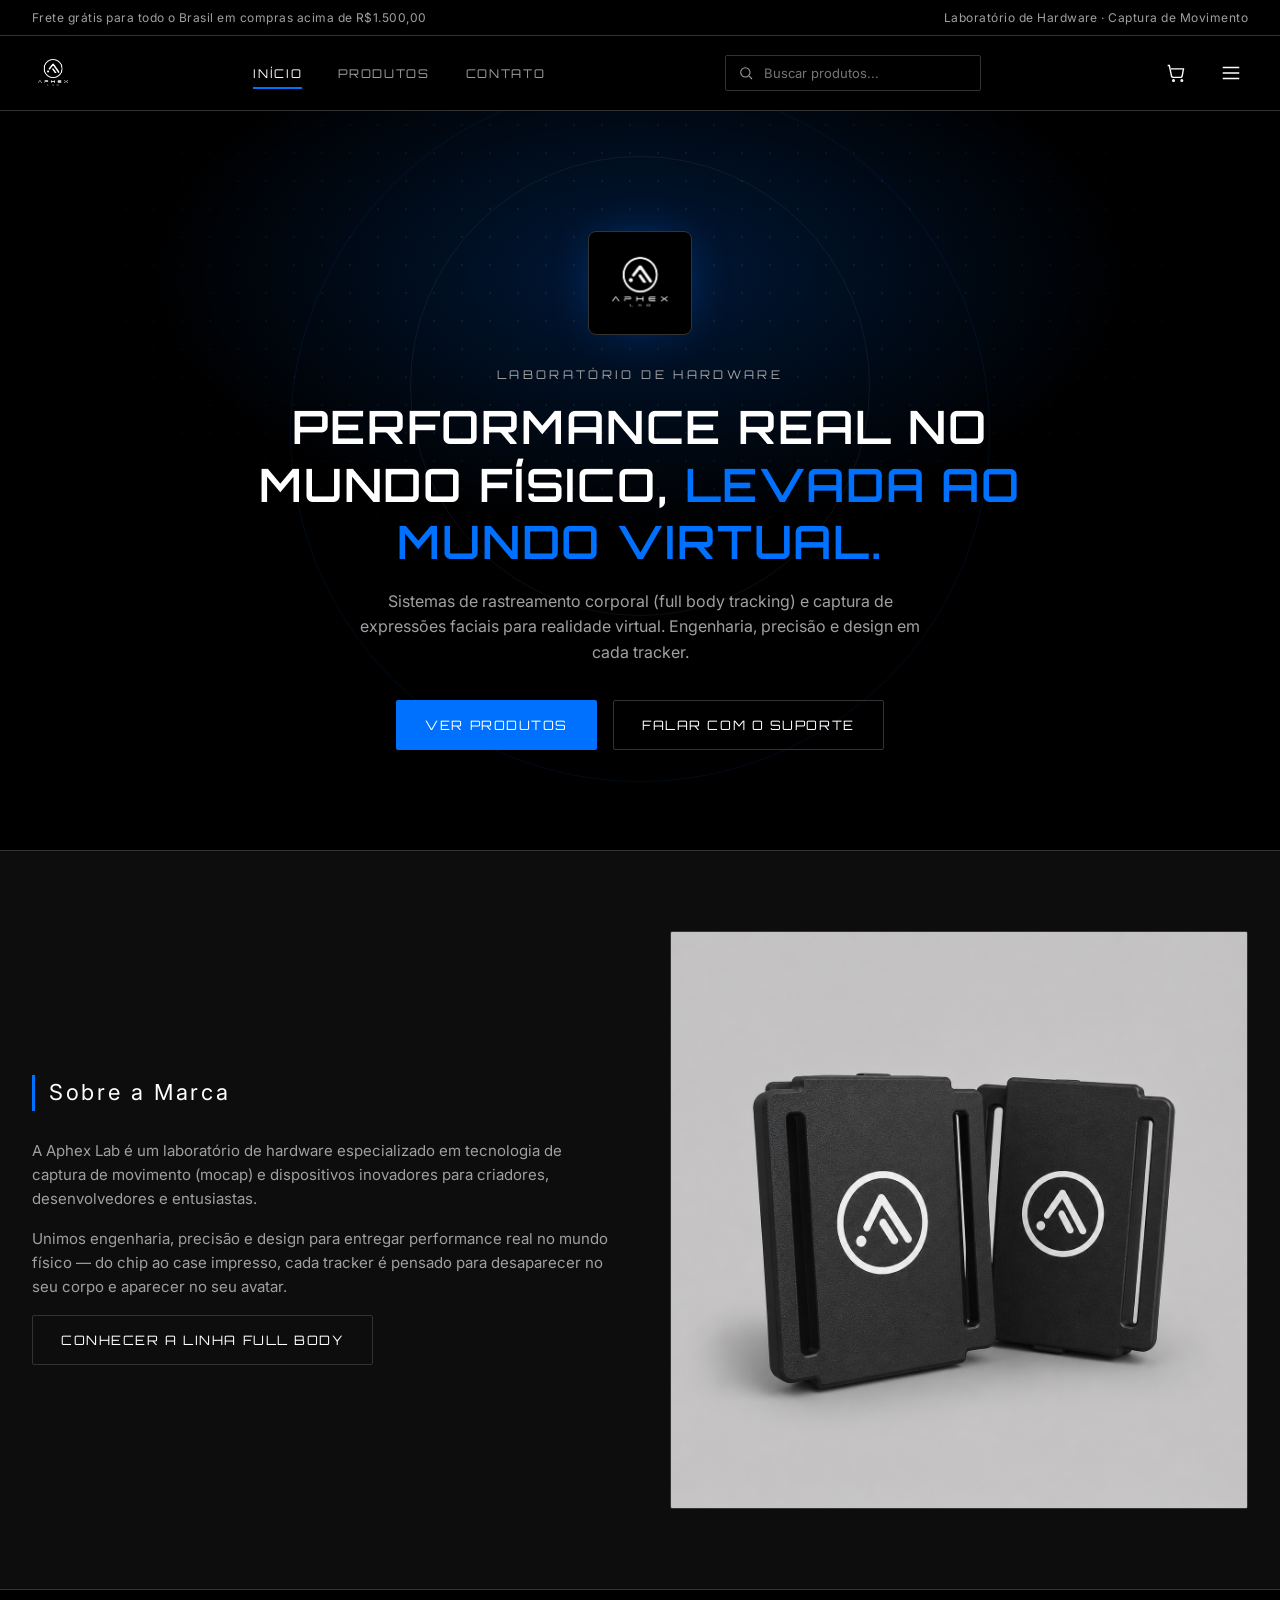
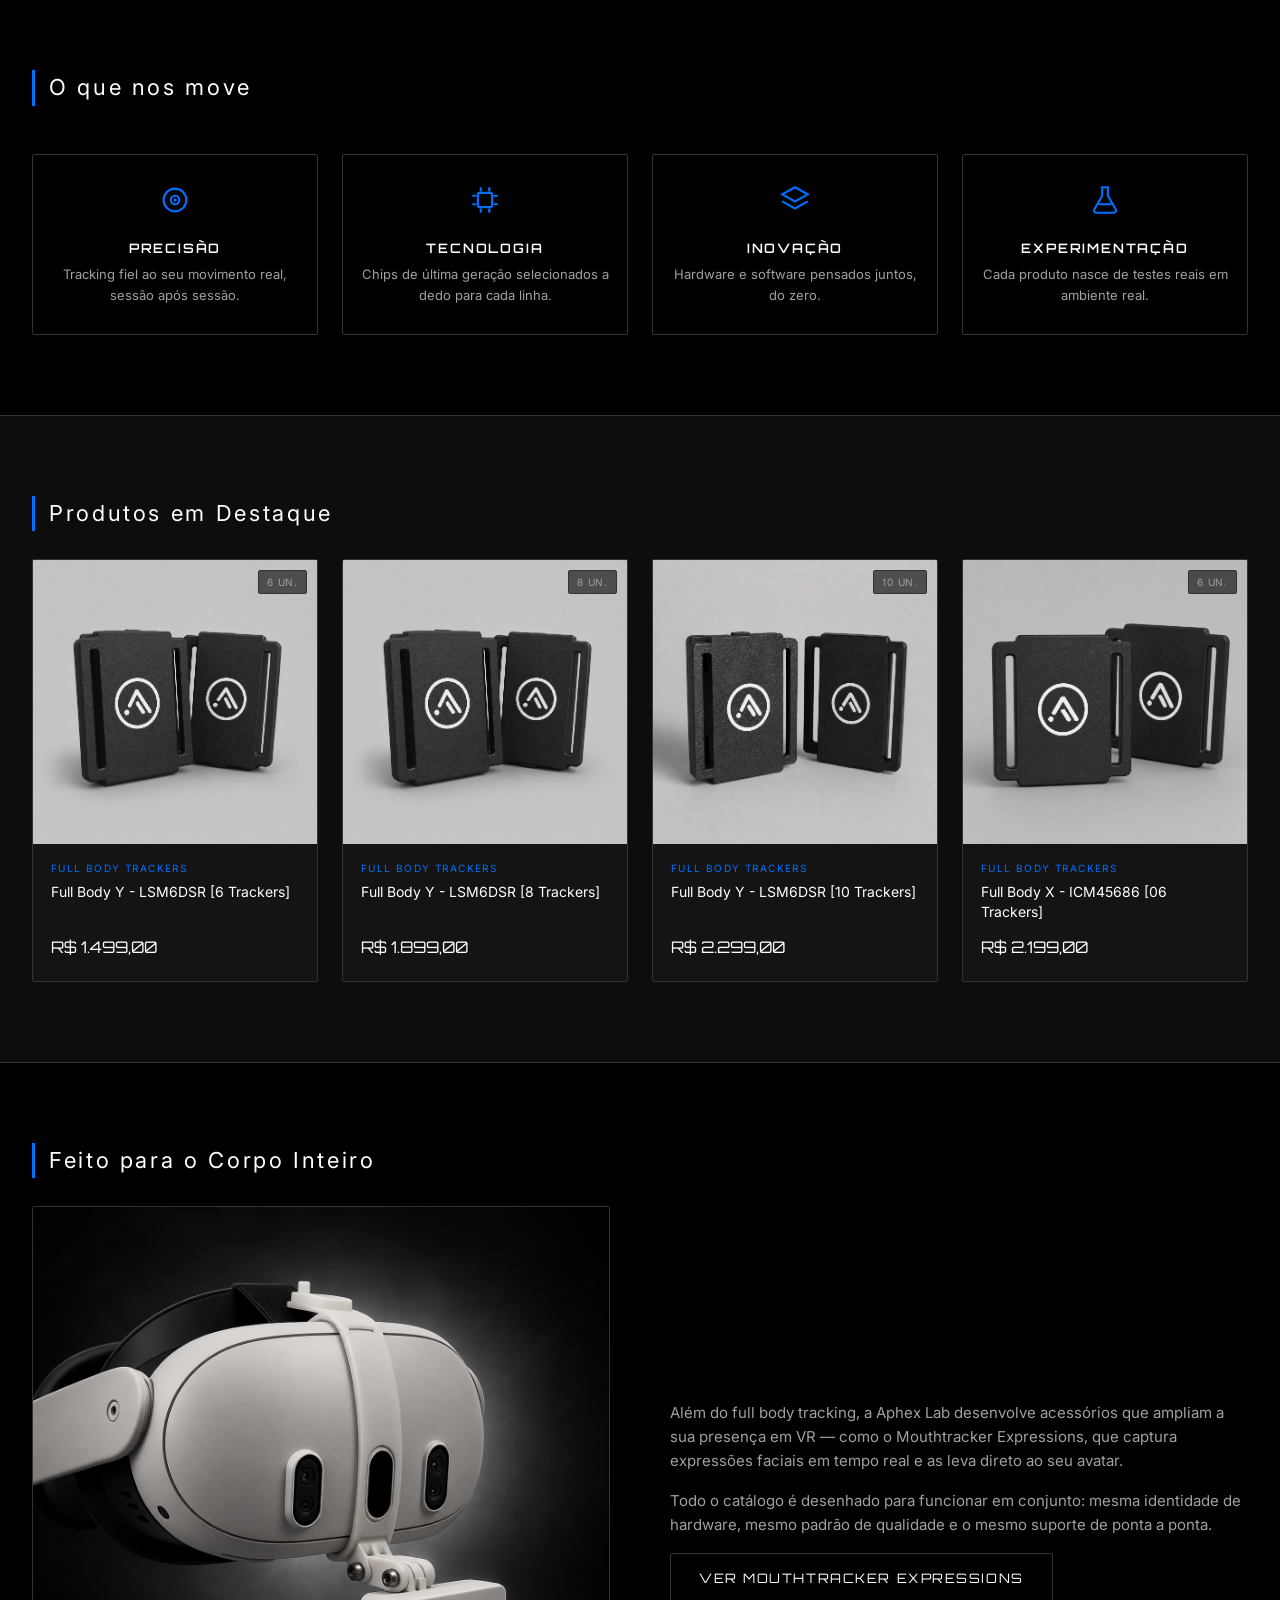
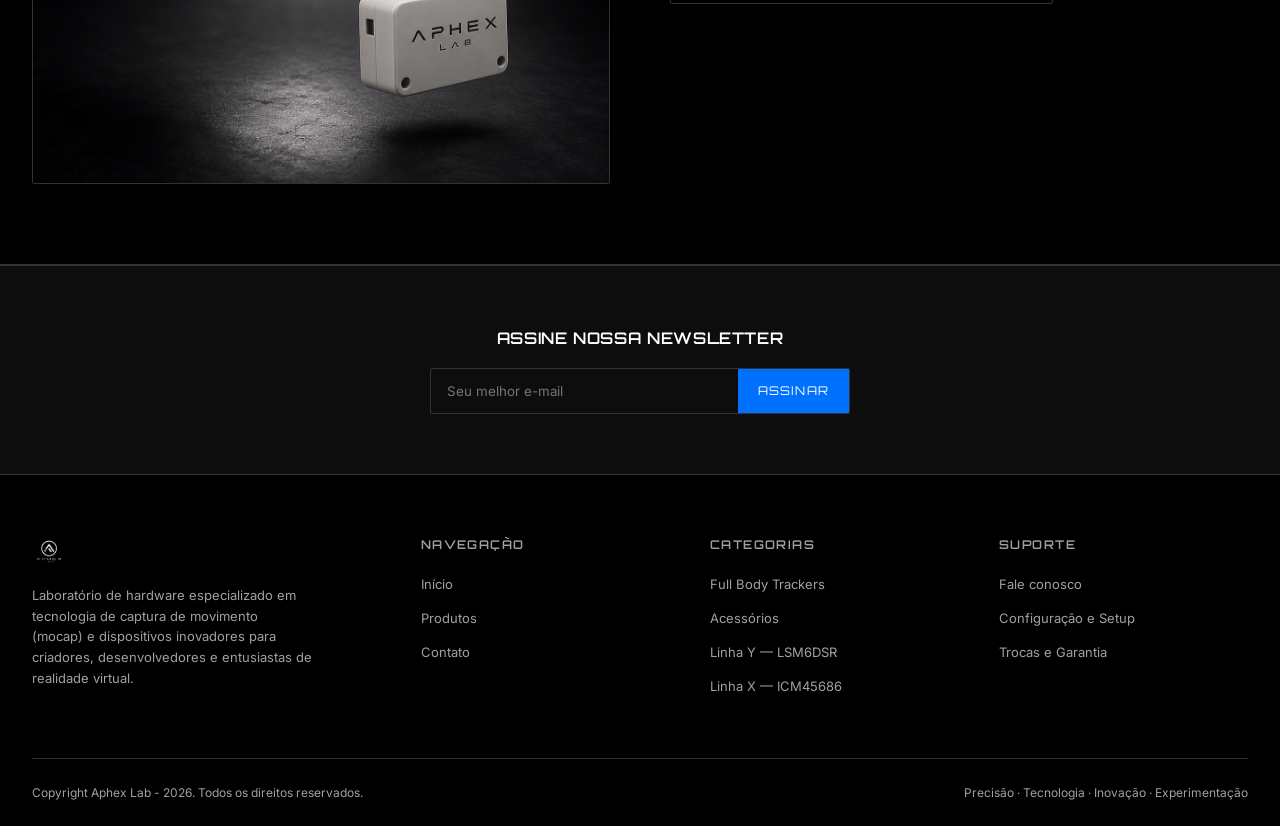
==== index.html @ 9839299f "first commit" ====
<!doctype html>
<html lang="pt-BR">
<head>
<meta charset="UTF-8">
<meta name="viewport" content="width=device-width, initial-scale=1.0">
<title>Aphex Lab — Laboratório de Hardware</title>
<meta name="description" content="Aphex Lab é um laboratório de hardware especializado em tecnologia de captura de movimento (mocap) e dispositivos inovadores para realidade virtual.">
<link rel="icon" href="assets/img/brand/logo-dark-bg.png">
<link rel="preconnect" href="https://fonts.googleapis.com">
<link href="https://fonts.googleapis.com/css2?family=Orbitron:wght@500;600;700;800&family=Inter:wght@400;500;600&display=swap" rel="stylesheet">
<link rel="stylesheet" href="assets/css/style.css">
<noscript><style>.reveal{opacity:1!important;transform:none!important;}</style></noscript>
</head>
<body>

<div id="site-header"></div>

<section class="hero">
  <div class="hero-decor" aria-hidden="true"></div>
  <span class="hero-ring ring-2" aria-hidden="true"></span>
  <span class="hero-ring ring-1" aria-hidden="true"></span>
  <div class="container hero-content">
    <div class="hero-badge reveal">
      <img src="assets/img/brand/logo-dark-bg.png" alt="Aphex Lab">
    </div>
    <div class="eyebrow reveal" style="--d:1">Laboratório de Hardware</div>
    <h1 class="reveal" style="--d:2">Performance real no mundo físico, <span class="accent">levada ao mundo virtual.</span></h1>
    <p class="reveal" style="--d:3">Sistemas de rastreamento corporal (full body tracking) e captura de expressões faciais para realidade virtual. Engenharia, precisão e design em cada tracker.</p>
    <div class="hero-actions reveal" style="--d:4">
      <a href="produtos.html" class="btn btn-primary">Ver Produtos</a>
      <a href="contato.html" class="btn btn-outline">Falar com o Suporte</a>
    </div>
  </div>
</section>

<section>
  <div class="container about-grid">
    <div class="reveal">
      <div class="section-title">Sobre a Marca</div>
      <p>A Aphex Lab é um laboratório de hardware especializado em tecnologia de captura de movimento (mocap) e dispositivos inovadores para criadores, desenvolvedores e entusiastas.</p>
      <p>Unimos engenharia, precisão e design para entregar performance real no mundo físico — do chip ao case impresso, cada tracker é pensado para desaparecer no seu corpo e aparecer no seu avatar.</p>
      <a href="produtos.html" class="btn btn-outline">Conhecer a Linha Full Body</a>
    </div>
    <div class="reveal" style="--d:1">
      <img src="assets/img/trackers/tracker-pair-1.png" alt="Tracker Aphex Lab" style="border:1px solid var(--black-2); border-radius:2px;">
    </div>
  </div>
</section>

<section class="section-alt">
  <div class="container">
    <div class="section-title reveal">O que nos move</div>
    <div class="values-row">
      <div class="value-card">
        ${'' /* icons injected via JS below */}
      </div>
    </div>
  </div>
</section>

<section>
  <div class="container">
    <div class="section-title reveal">Produtos em Destaque</div>
    <div class="products-grid" id="featured-grid"></div>
  </div>
</section>

<section class="section-alt">
  <div class="container">
    <div class="section-title reveal">Feito para o Corpo Inteiro</div>
    <div class="about-grid">
      <div class="reveal">
        <img src="assets/img/trackers/mouthtracker-2.png" alt="Mouthtracker Aphex Lab" style="border:1px solid var(--black-2); border-radius:2px;">
      </div>
      <div class="reveal" style="--d:1">
        <p>Além do full body tracking, a Aphex Lab desenvolve acessórios que ampliam a sua presença em VR — como o Mouthtracker Expressions, que captura expressões faciais em tempo real e as leva direto ao seu avatar.</p>
        <p>Todo o catálogo é desenhado para funcionar em conjunto: mesma identidade de hardware, mesmo padrão de qualidade e o mesmo suporte de ponta a ponta.</p>
        <a href="produto.html?slug=mouthtracker-expressions" class="btn btn-outline">Ver Mouthtracker Expressions</a>
      </div>
    </div>
  </div>
</section>

<div id="site-footer"></div>

<script src="assets/js/products.js"></script>
<script src="assets/js/main.js"></script>
<script>
  mountLayout("index.html");

  document.querySelector(".values-row").innerHTML = `
    <div class="value-card reveal" style="--d:0">
      ${ICONS.target}
      <h4>Precisão</h4>
      <p>Tracking fiel ao seu movimento real, sessão após sessão.</p>
    </div>
    <div class="value-card reveal" style="--d:1">
      ${ICONS.chip}
      <h4>Tecnologia</h4>
      <p>Chips de última geração selecionados a dedo para cada linha.</p>
    </div>
    <div class="value-card reveal" style="--d:2">
      ${ICONS.layers}
      <h4>Inovação</h4>
      <p>Hardware e software pensados juntos, do zero.</p>
    </div>
    <div class="value-card reveal" style="--d:3">
      ${ICONS.flask}
      <h4>Experimentação</h4>
      <p>Cada produto nasce de testes reais em ambiente real.</p>
    </div>
  `;

  renderProductGrid(document.getElementById("featured-grid"), PRODUCTS.slice(0, 4));
  refreshReveal();
</script>
</body>
</html>
---- assets/css/style.css ----
/* ==========================================================================
   Aphex Lab — Design System
   Fonts: Orbitron (titles/logo) · Inter (body)
   Palette: #FFFFFF · #1A1A1A · #333333 · #A0A0A0 · #0070FF
   ========================================================================== */

:root{
  --white:#FFFFFF;
  --black-1:#1A1A1A;   /* card / surface */
  --black-2:#333333;   /* border / divider */
  --gray:#A0A0A0;      /* secondary text */
  --blue:#0070FF;      /* accent */
  --blue-dim:#0057c7;
  --bg:#0D0D0D;         /* page background, near-black */
  --bg-elev:#141414;

  --font-title:'Orbitron', sans-serif;
  --font-body:'Inter', sans-serif;

  --radius:2px;
  --container:1280px;
}

*,*::before,*::after{ box-sizing:border-box; }
html{ scroll-behavior:smooth; }

body{
  margin:0;
  background:var(--bg);
  color:var(--white);
  font-family:var(--font-body);
  font-size:15px;
  line-height:1.6;
  -webkit-font-smoothing:antialiased;
}

img{ max-width:100%; display:block; }
a{ color:inherit; text-decoration:none; }
ul{ list-style:none; margin:0; padding:0; }
button{ font-family:inherit; cursor:pointer; }
input,select,textarea{ font-family:inherit; }

.container{
  max-width:var(--container);
  margin:0 auto;
  padding:0 32px;
}

.eyebrow{
  font-family:var(--font-title);
  font-size:12px;
  letter-spacing:.28em;
  text-transform:uppercase;
  color:var(--gray);
}

h1,h2,h3,h4{
  font-family:var(--font-title);
  text-transform:uppercase;
  letter-spacing:.04em;
  margin:0 0 .5em;
  font-weight:600;
}

.section-title{
  font-size:22px;
  letter-spacing:.12em;
  color:var(--white);
  border-left:3px solid var(--blue);
  padding-left:14px;
  margin-bottom:28px;
}

.btn{
  display:inline-flex;
  align-items:center;
  justify-content:center;
  gap:8px;
  padding:14px 28px;
  font-family:var(--font-title);
  font-size:13px;
  letter-spacing:.12em;
  text-transform:uppercase;
  border-radius:var(--radius);
  border:1px solid transparent;
  transition:all .18s ease;
}
.btn-primary{
  background:var(--blue);
  color:var(--white);
}
.btn-primary:hover{ background:var(--blue-dim); }
.btn-outline{
  background:transparent;
  border-color:var(--black-2);
  color:var(--white);
}
.btn-outline:hover{ border-color:var(--white); }
.btn-block{ width:100%; }
.btn[disabled]{ opacity:.4; cursor:not-allowed; }

/* ---------------------------- Top utility bar --------------------------- */
.topbar{
  background:#000;
  border-bottom:1px solid var(--black-2);
  font-size:12px;
  color:var(--gray);
  letter-spacing:.04em;
}
.topbar .container{
  display:flex;
  justify-content:space-between;
  padding-top:8px;
  padding-bottom:8px;
}

/* ---------------------------------- Header ------------------------------ */
header.site-header{
  background:#000;
  border-bottom:1px solid var(--black-2);
  position:sticky;
  top:0;
  z-index:100;
  transition:box-shadow .25s ease;
}
header.site-header.scrolled{
  box-shadow:0 12px 30px -18px rgba(0,0,0,.9);
}
.header-inner{
  display:flex;
  align-items:center;
  justify-content:space-between;
  gap:24px;
  padding:16px 32px;
}
.logo{
  display:flex;
  align-items:center;
  gap:12px;
}
.logo img{ height:42px; width:auto; }
.logo-text{
  font-family:var(--font-title);
  font-size:18px;
  letter-spacing:.22em;
  line-height:1.1;
}
.logo-text small{
  display:block;
  font-size:9px;
  color:var(--gray);
  letter-spacing:.32em;
}

.main-nav ul{
  display:flex;
  gap:36px;
}
.main-nav a{
  font-family:var(--font-title);
  font-size:12px;
  letter-spacing:.14em;
  text-transform:uppercase;
  color:var(--gray);
  padding:6px 0;
  border-bottom:2px solid transparent;
  transition:color .15s ease, border-color .15s ease;
}
.main-nav a:hover,
.main-nav a.active{
  color:var(--white);
  border-color:var(--blue);
}

.header-actions{
  display:flex;
  align-items:center;
  gap:22px;
}
.header-actions button{
  background:none;
  border:none;
  color:var(--white);
  position:relative;
  display:flex;
  align-items:center;
}
.header-actions svg{ width:20px; height:20px; }
.cart-count{
  position:absolute;
  top:-8px;
  right:-10px;
  background:var(--blue);
  color:var(--white);
  font-size:10px;
  font-family:var(--font-title);
  min-width:16px;
  height:16px;
  border-radius:50%;
  display:flex;
  align-items:center;
  justify-content:center;
  padding:0 3px;
}
.nav-toggle{ display:none; background:none; border:none; }
.nav-toggle svg{ width:22px; height:22px; }

.mobile-nav{ display:none; }
.mobile-nav.open{
  display:block;
  border-top:1px solid var(--black-2);
  background:#000;
}
.mobile-nav ul{ padding:8px 20px 16px; }
.mobile-nav li{ border-bottom:1px solid var(--black-2); }
.mobile-nav a{
  display:block;
  padding:14px 4px;
  font-family:var(--font-title);
  font-size:13px;
  letter-spacing:.1em;
  text-transform:uppercase;
  color:var(--gray);
}
.mobile-nav a.active{ color:var(--blue); }

.search-box{
  display:flex;
  align-items:center;
  gap:8px;
  border:1px solid var(--black-2);
  border-radius:var(--radius);
  padding:8px 12px;
  min-width:220px;
}
.search-box input{
  background:none;
  border:none;
  outline:none;
  color:var(--white);
  width:100%;
  font-size:13px;
}
.search-box svg{ width:16px; height:16px; color:var(--gray); flex-shrink:0; }

/* --------------------------------- Breadcrumb ---------------------------- */
.breadcrumb{
  font-size:12px;
  color:var(--gray);
  padding:18px 0;
  letter-spacing:.02em;
}
.breadcrumb a{ color:var(--gray); }
.breadcrumb a:hover{ color:var(--blue); }
.breadcrumb span.sep{ margin:0 8px; color:var(--black-2); }
.breadcrumb .current{ color:var(--white); }

/* ----------------------------------- Hero -------------------------------- */
.hero{
  position:relative;
  padding:120px 0 100px;
  text-align:center;
  overflow:hidden;
  background:#000;
  border-bottom:1px solid var(--black-2);
}
.hero-decor{
  position:absolute; inset:0;
  z-index:0;
  pointer-events:none;
}
.hero-decor::before{
  content:"";
  position:absolute; inset:0;
  background:radial-gradient(ellipse 55% 50% at 50% 22%, rgba(0,112,255,.22), transparent 70%);
}
.hero-decor::after{
  content:"";
  position:absolute; inset:0;
  background-image:radial-gradient(rgba(255,255,255,.06) 1px, transparent 1px);
  background-size:28px 28px;
  -webkit-mask-image:radial-gradient(ellipse 60% 55% at 50% 24%, black 30%, transparent 82%);
  mask-image:radial-gradient(ellipse 60% 55% at 50% 24%, black 30%, transparent 82%);
}
.hero-ring{
  position:absolute;
  left:50%; top:6%;
  transform:translateX(-50%);
  border-radius:50%;
  border:1px solid rgba(255,255,255,.06);
  z-index:0;
  pointer-events:none;
}
.hero-ring.ring-1{ width:460px; height:460px; }
.hero-ring.ring-2{ width:700px; height:700px; top:-4%; border-color:rgba(0,112,255,.10); }

.hero-content{ position:relative; z-index:1; }

.hero-badge{
  width:104px; height:104px;
  margin:0 auto 30px;
  display:flex; align-items:center; justify-content:center;
  background:#000;
  border:1px solid var(--black-2);
  border-radius:8px;
  box-shadow:0 0 50px -14px rgba(0,112,255,.45);
}
.hero-badge img{ width:76%; height:76%; object-fit:contain; }

.hero-content .eyebrow{ margin-bottom:14px; }
.hero-content h1{
  font-size:clamp(28px,4vw,46px);
  max-width:820px;
  margin:0 auto 18px;
  line-height:1.25;
}
.hero-content h1 .accent{ color:var(--blue); }
.hero-content p{
  color:var(--gray);
  max-width:560px;
  margin:0 auto 34px;
  font-size:16px;
}
.hero-actions{
  display:flex;
  gap:16px;
  justify-content:center;
  flex-wrap:wrap;
}

/* --------------------------------- Sections ------------------------------ */
section{ padding:80px 0; }
.section-tight{ padding:60px 0; }
.section-alt{ background:#000; border-top:1px solid var(--black-2); border-bottom:1px solid var(--black-2); }

.about-grid{
  display:grid;
  grid-template-columns:1fr 1fr;
  gap:60px;
  align-items:center;
}
.about-grid p{ color:var(--gray); margin-bottom:16px; }

.values-row{
  display:grid;
  grid-template-columns:repeat(4,1fr);
  gap:24px;
  margin-top:48px;
}
.value-card{
  text-align:center;
  padding:28px 16px;
  border:1px solid var(--black-2);
  border-radius:var(--radius);
  transition:border-color .2s ease, transform .2s ease;
}
.value-card:hover{ border-color:var(--blue); transform:translateY(-3px); }
.value-card svg{ width:34px; height:34px; margin-bottom:14px; color:var(--blue); }
.value-card h4{ font-size:13px; letter-spacing:.14em; margin-bottom:6px; }
.value-card p{ color:var(--gray); font-size:13px; margin:0; }

/* ------------------------------- Product grid ----------------------------- */
.products-grid{
  display:grid;
  grid-template-columns:repeat(4,1fr);
  gap:24px;
}
.product-card{
  background:var(--bg-elev);
  border:1px solid var(--black-2);
  border-radius:var(--radius);
  overflow:hidden;
  transition:border-color .2s ease, transform .2s ease;
  display:flex;
  flex-direction:column;
}
.product-card:hover{ border-color:var(--blue); transform:translateY(-4px); }
.product-card .thumb{
  position:relative;
  aspect-ratio:1/1;
  background:#1c1c1c;
  overflow:hidden;
}
.product-card .thumb img{
  width:100%; height:100%; object-fit:cover;
  transition:transform .35s ease;
}
.product-card:hover .thumb img{ transform:scale(1.05); }
.badge{
  position:absolute;
  top:10px; left:10px;
  background:var(--blue);
  color:var(--white);
  font-family:var(--font-title);
  font-size:11px;
  letter-spacing:.06em;
  padding:4px 9px;
  border-radius:var(--radius);
}
.badge-outline{
  position:absolute;
  top:10px; right:10px;
  border:1px solid var(--black-2);
  background:rgba(0,0,0,.6);
  color:var(--gray);
  font-size:10px;
  letter-spacing:.08em;
  padding:3px 8px;
  border-radius:var(--radius);
  text-transform:uppercase;
}
.product-card .info{
  padding:16px 18px 20px;
  display:flex;
  flex-direction:column;
  gap:6px;
  flex:1;
}
.product-card .cat{
  font-size:10px;
  letter-spacing:.14em;
  text-transform:uppercase;
  color:var(--blue);
}
.product-card .name{
  font-size:14px;
  line-height:1.4;
  min-height:2.6em;
}
.product-card .price-row{
  margin-top:auto;
  padding-top:8px;
  display:flex;
  align-items:baseline;
  gap:8px;
}
.price{
  font-family:var(--font-title);
  font-size:16px;
  color:var(--white);
}
.price-old{
  font-size:12px;
  color:var(--gray);
  text-decoration:line-through;
}

/* ---------------------------- Catalog / listing page ----------------------- */
.catalog-layout{
  display:grid;
  grid-template-columns:240px 1fr;
  gap:40px;
  align-items:start;
}
.filters{
  border:1px solid var(--black-2);
  border-radius:var(--radius);
  padding:24px;
  position:sticky;
  top:100px;
}
.filters h3{
  font-size:12px;
  letter-spacing:.12em;
  color:var(--gray);
  margin-bottom:14px;
}
.filters .filter-group{ margin-bottom:26px; }
.filters .filter-group:last-child{ margin-bottom:0; }
.filters li{ margin-bottom:10px; }
.filters button.filter-link{
  background:none;
  border:none;
  color:var(--gray);
  font-size:13px;
  padding:0;
  display:flex;
  align-items:center;
  gap:8px;
  transition:color .15s ease;
}
.filters button.filter-link::before{
  content:'';
  width:6px; height:6px;
  border:1px solid var(--black-2);
  border-radius:50%;
  display:inline-block;
}
.filters button.filter-link:hover,
.filters button.filter-link.active{ color:var(--white); }
.filters button.filter-link.active::before{ background:var(--blue); border-color:var(--blue); }

.catalog-toolbar{
  display:flex;
  justify-content:space-between;
  align-items:center;
  margin-bottom:24px;
  color:var(--gray);
  font-size:13px;
}

/* -------------------------------- Product page ----------------------------- */
.product-detail{
  display:grid;
  grid-template-columns:1fr 1fr;
  gap:64px;
  padding-top:10px;
}
.gallery-main{
  aspect-ratio:1/1;
  background:var(--bg-elev);
  border:1px solid var(--black-2);
  border-radius:var(--radius);
  overflow:hidden;
  margin-bottom:14px;
}
.gallery-main img{ width:100%; height:100%; object-fit:cover; }
.gallery-thumbs{
  display:flex;
  gap:12px;
}
.gallery-thumbs button{
  width:76px; height:76px;
  background:var(--bg-elev);
  border:1px solid var(--black-2);
  border-radius:var(--radius);
  overflow:hidden;
  padding:0;
}
.gallery-thumbs button.active,
.gallery-thumbs button:hover{ border-color:var(--blue); }
.gallery-thumbs img{ width:100%; height:100%; object-fit:cover; }

.product-info .cat{
  color:var(--blue);
  font-size:11px;
  letter-spacing:.16em;
  text-transform:uppercase;
}
.product-info h1{
  font-size:26px;
  margin:10px 0 16px;
  letter-spacing:.02em;
}
.price-block{
  display:flex;
  align-items:baseline;
  gap:12px;
  margin-bottom:4px;
}
.price-block .price{ font-size:28px; }
.installments{ color:var(--gray); font-size:13px; margin-bottom:22px; }

.stock-alert{
  display:inline-flex;
  align-items:center;
  gap:8px;
  color:#ff9f43;
  font-size:12px;
  letter-spacing:.04em;
  border:1px solid #ff9f4340;
  background:#ff9f4312;
  padding:6px 12px;
  border-radius:var(--radius);
  margin-bottom:22px;
}

.qty-row{
  display:flex;
  align-items:center;
  gap:16px;
  margin-bottom:22px;
}
.qty-selector{
  display:flex;
  align-items:center;
  border:1px solid var(--black-2);
  border-radius:var(--radius);
}
.qty-selector button{
  background:none; border:none; color:var(--white);
  width:36px; height:40px; font-size:16px;
}
.qty-selector input{
  width:44px; text-align:center;
  background:none; border:none; color:var(--white);
  border-left:1px solid var(--black-2);
  border-right:1px solid var(--black-2);
  height:40px;
}

.buy-actions{ display:flex; gap:12px; margin-bottom:30px; }

.shipping-calc{
  border:1px solid var(--black-2);
  border-radius:var(--radius);
  padding:18px 20px;
  margin-bottom:30px;
}
.shipping-calc h4{ font-size:12px; letter-spacing:.1em; margin-bottom:12px; }
.shipping-calc .row{ display:flex; gap:10px; }
.shipping-calc input{
  flex:1;
  background:var(--bg-elev);
  border:1px solid var(--black-2);
  color:var(--white);
  padding:10px 12px;
  border-radius:var(--radius);
}
.shipping-calc .link{ font-size:12px; color:var(--blue); margin-top:10px; display:inline-block; }

.trust-row{
  display:flex;
  gap:24px;
  color:var(--gray);
  font-size:12px;
  border-top:1px solid var(--black-2);
  padding-top:20px;
}
.trust-row div{ display:flex; align-items:center; gap:8px; }
.trust-row svg{ width:18px; height:18px; color:var(--blue); }

/* -------------------------------- Description ------------------------------ */
.product-description{
  padding-top:70px;
  max-width:880px;
}
.product-description h2{ font-size:20px; margin-bottom:20px; }
.product-description p{ color:var(--gray); margin-bottom:18px; }
.product-description h3{
  font-size:15px;
  color:var(--white);
  margin:28px 0 14px;
  letter-spacing:.06em;
}
.highlight-list{ display:grid; gap:16px; margin:20px 0; }
.highlight-list li{
  display:flex;
  gap:14px;
  color:var(--gray);
  font-size:14px;
  border-left:2px solid var(--blue);
  padding-left:16px;
}
.highlight-list strong{ color:var(--white); display:block; margin-bottom:2px; }

.spec-table{
  width:100%;
  border-collapse:collapse;
  margin-top:16px;
  font-size:13px;
}
.spec-table tr{ border-bottom:1px solid var(--black-2); }
.spec-table td{ padding:12px 4px; }
.spec-table td:first-child{ color:var(--gray); width:40%; }
.spec-table td:last-child{ color:var(--white); }

/* -------------------------------- Related ------------------------------ */
.related{ padding-top:70px; }

/* --------------------------------- Contact ------------------------------ */
.contact-grid{
  display:grid;
  grid-template-columns:1fr 1fr;
  gap:60px;
}
.contact-info-card{
  border:1px solid var(--black-2);
  border-radius:var(--radius);
  padding:28px;
  margin-bottom:16px;
}
.contact-info-card h4{ font-size:12px; letter-spacing:.12em; margin-bottom:8px; color:var(--blue); }
.contact-info-card p{ color:var(--gray); margin:0; }

.form-field{ margin-bottom:20px; }
.form-field label{
  display:block;
  font-size:12px;
  letter-spacing:.08em;
  text-transform:uppercase;
  color:var(--gray);
  margin-bottom:8px;
}
.form-field input,
.form-field textarea{
  width:100%;
  background:var(--bg-elev);
  border:1px solid var(--black-2);
  color:var(--white);
  padding:12px 14px;
  border-radius:var(--radius);
  outline:none;
  transition:border-color .15s ease;
}
.form-field input:focus,
.form-field textarea:focus{ border-color:var(--blue); }
.form-field textarea{ min-height:140px; resize:vertical; }
.form-note{ font-size:12px; color:var(--gray); margin-top:10px; }

/* ---------------------------------- Newsletter --------------------------------- */
.newsletter{
  text-align:center;
  padding:60px 0;
  border-top:1px solid var(--black-2);
}
.newsletter h3{ font-size:16px; margin-bottom:16px; }
.newsletter-form{
  display:flex;
  max-width:420px;
  margin:0 auto;
  border:1px solid var(--black-2);
  border-radius:var(--radius);
  overflow:hidden;
}
.newsletter-form input{
  flex:1;
  background:none;
  border:none;
  color:var(--white);
  padding:14px 16px;
  outline:none;
}
.newsletter-form button{
  background:var(--blue);
  color:var(--white);
  border:none;
  padding:0 20px;
  font-family:var(--font-title);
  font-size:12px;
  letter-spacing:.1em;
  text-transform:uppercase;
}

/* ------------------------------------ Footer ------------------------------------ */
footer.site-footer{
  background:#000;
  border-top:1px solid var(--black-2);
  padding:60px 0 24px;
}
.footer-grid{
  display:grid;
  grid-template-columns:1.4fr 1fr 1fr 1fr;
  gap:40px;
  margin-bottom:50px;
}
.footer-grid h4{
  font-size:12px;
  letter-spacing:.12em;
  color:var(--gray);
  margin-bottom:18px;
}
.footer-grid li{ margin-bottom:10px; }
.footer-grid a{ color:var(--gray); font-size:13px; }
.footer-grid a:hover{ color:var(--blue); }
.footer-about p{ color:var(--gray); font-size:13px; max-width:280px; }
.footer-logo{ height:34px; margin-bottom:16px; }
.footer-bottom{
  border-top:1px solid var(--black-2);
  padding-top:24px;
  display:flex;
  justify-content:space-between;
  color:var(--gray);
  font-size:12px;
  flex-wrap:wrap;
  gap:10px;
}

/* --------------------------------- Cart drawer ---------------------------------- */
.cart-overlay{
  position:fixed; inset:0;
  background:rgba(0,0,0,.6);
  opacity:0; pointer-events:none;
  transition:opacity .2s ease;
  z-index:200;
}
.cart-overlay.open{ opacity:1; pointer-events:auto; }
.cart-drawer{
  position:fixed; top:0; right:0; bottom:0;
  width:380px; max-width:90vw;
  background:var(--bg-elev);
  border-left:1px solid var(--black-2);
  transform:translateX(100%);
  transition:transform .25s ease;
  z-index:201;
  display:flex;
  flex-direction:column;
}
.cart-drawer.open{ transform:translateX(0); }
.cart-head{
  display:flex; justify-content:space-between; align-items:center;
  padding:20px 22px;
  border-bottom:1px solid var(--black-2);
}
.cart-head h3{ font-size:14px; margin:0; }
.cart-head button{ background:none; border:none; color:var(--white); font-size:20px; }
.cart-items{ flex:1; overflow-y:auto; padding:16px 22px; }
.cart-item{
  display:flex; gap:12px;
  padding:14px 0;
  border-bottom:1px solid var(--black-2);
}
.cart-item img{ width:56px; height:56px; object-fit:cover; border-radius:var(--radius); background:#1c1c1c; }
.cart-item .name{ font-size:13px; margin-bottom:4px; }
.cart-item .price{ font-size:13px; }
.cart-item .remove{ background:none; border:none; color:var(--gray); font-size:11px; text-decoration:underline; margin-top:6px; }
.cart-empty{ color:var(--gray); text-align:center; padding:60px 0; font-size:13px; }
.cart-foot{ padding:20px 22px; border-top:1px solid var(--black-2); }
.cart-total{ display:flex; justify-content:space-between; margin-bottom:16px; font-family:var(--font-title); }

/* ----------------------------------- Toast --------------------------------------- */
.toast{
  position:fixed; bottom:24px; right:24px;
  background:var(--white); color:#000;
  padding:14px 20px;
  border-radius:var(--radius);
  font-size:13px;
  transform:translateY(120%);
  transition:transform .25s ease;
  z-index:300;
  display:flex; align-items:center; gap:10px;
}
.toast.show{ transform:translateY(0); }
.toast svg{ width:16px; height:16px; color:var(--blue); }

/* -------------------------------------- Misc -------------------------------------- */
.page-hero{
  padding:50px 0 40px;
  background:#000;
  border-bottom:1px solid var(--black-2);
}
.page-hero h1{ font-size:24px; margin:0; }
.page-hero p{ color:var(--gray); margin:10px 0 0; }

/* -------------------------------- Scroll reveal -------------------------------- */
/* Uses `animation` rather than `transition` so it never clobbers a card's own
   hover transition (border-color / lift), which shares the `transition` shorthand. */
.reveal{ opacity:0; transform:translateY(22px); }
.reveal.is-visible{
  animation:revealIn .6s ease forwards;
  animation-delay:calc(var(--d,0) * 90ms);
}
@keyframes revealIn{
  from{ opacity:0; transform:translateY(22px); }
  to{ opacity:1; transform:translateY(0); }
}
@media (prefers-reduced-motion:reduce){
  .reveal, .reveal.is-visible{ opacity:1; transform:none; animation:none; }
}

/* -------------------------------- Back to top ---------------------------------- */
.back-to-top{
  position:fixed;
  right:24px; bottom:24px;
  width:46px; height:46px;
  border-radius:50%;
  background:var(--blue);
  color:var(--white);
  border:none;
  display:flex; align-items:center; justify-content:center;
  opacity:0;
  pointer-events:none;
  transform:translateY(12px);
  transition:opacity .25s ease, transform .25s ease, background .15s ease;
  z-index:150;
  box-shadow:0 10px 24px -8px rgba(0,112,255,.55);
}
.back-to-top:hover{ background:var(--blue-dim); }
.back-to-top.show{ opacity:1; pointer-events:auto; transform:translateY(0); }
.back-to-top svg{ width:18px; height:18px; }

/* ------------------------------------ Responsive ---------------------------------- */
@media (max-width:980px){
  .about-grid{ grid-template-columns:1fr; }
  .values-row{ grid-template-columns:repeat(2,1fr); }
  .products-grid{ grid-template-columns:repeat(2,1fr); }
  .catalog-layout{ grid-template-columns:1fr; }
  .filters{ position:static; }
  .product-detail{ grid-template-columns:1fr; gap:36px; }
  .footer-grid{ grid-template-columns:1fr 1fr; }
  .contact-grid{ grid-template-columns:1fr; }
}
@media (max-width:720px){
  .header-inner{ padding:14px 20px; }
  .main-nav{ display:none; }
  .search-box{ display:none; }
  .nav-toggle{ display:flex; align-items:center; color:var(--white); }
  .container{ padding:0 20px; }
  .products-grid{ grid-template-columns:repeat(2,1fr); gap:14px; }
  .values-row{ grid-template-columns:1fr 1fr; }
  .footer-grid{ grid-template-columns:1fr 1fr; gap:28px; }
  .hero{ padding:76px 0 56px; }
  .hero-ring.ring-1{ width:320px; height:320px; }
  .hero-ring.ring-2{ width:460px; height:460px; }
  .hero-badge{ width:84px; height:84px; }
  .back-to-top{ right:16px; bottom:16px; width:42px; height:42px; }
}
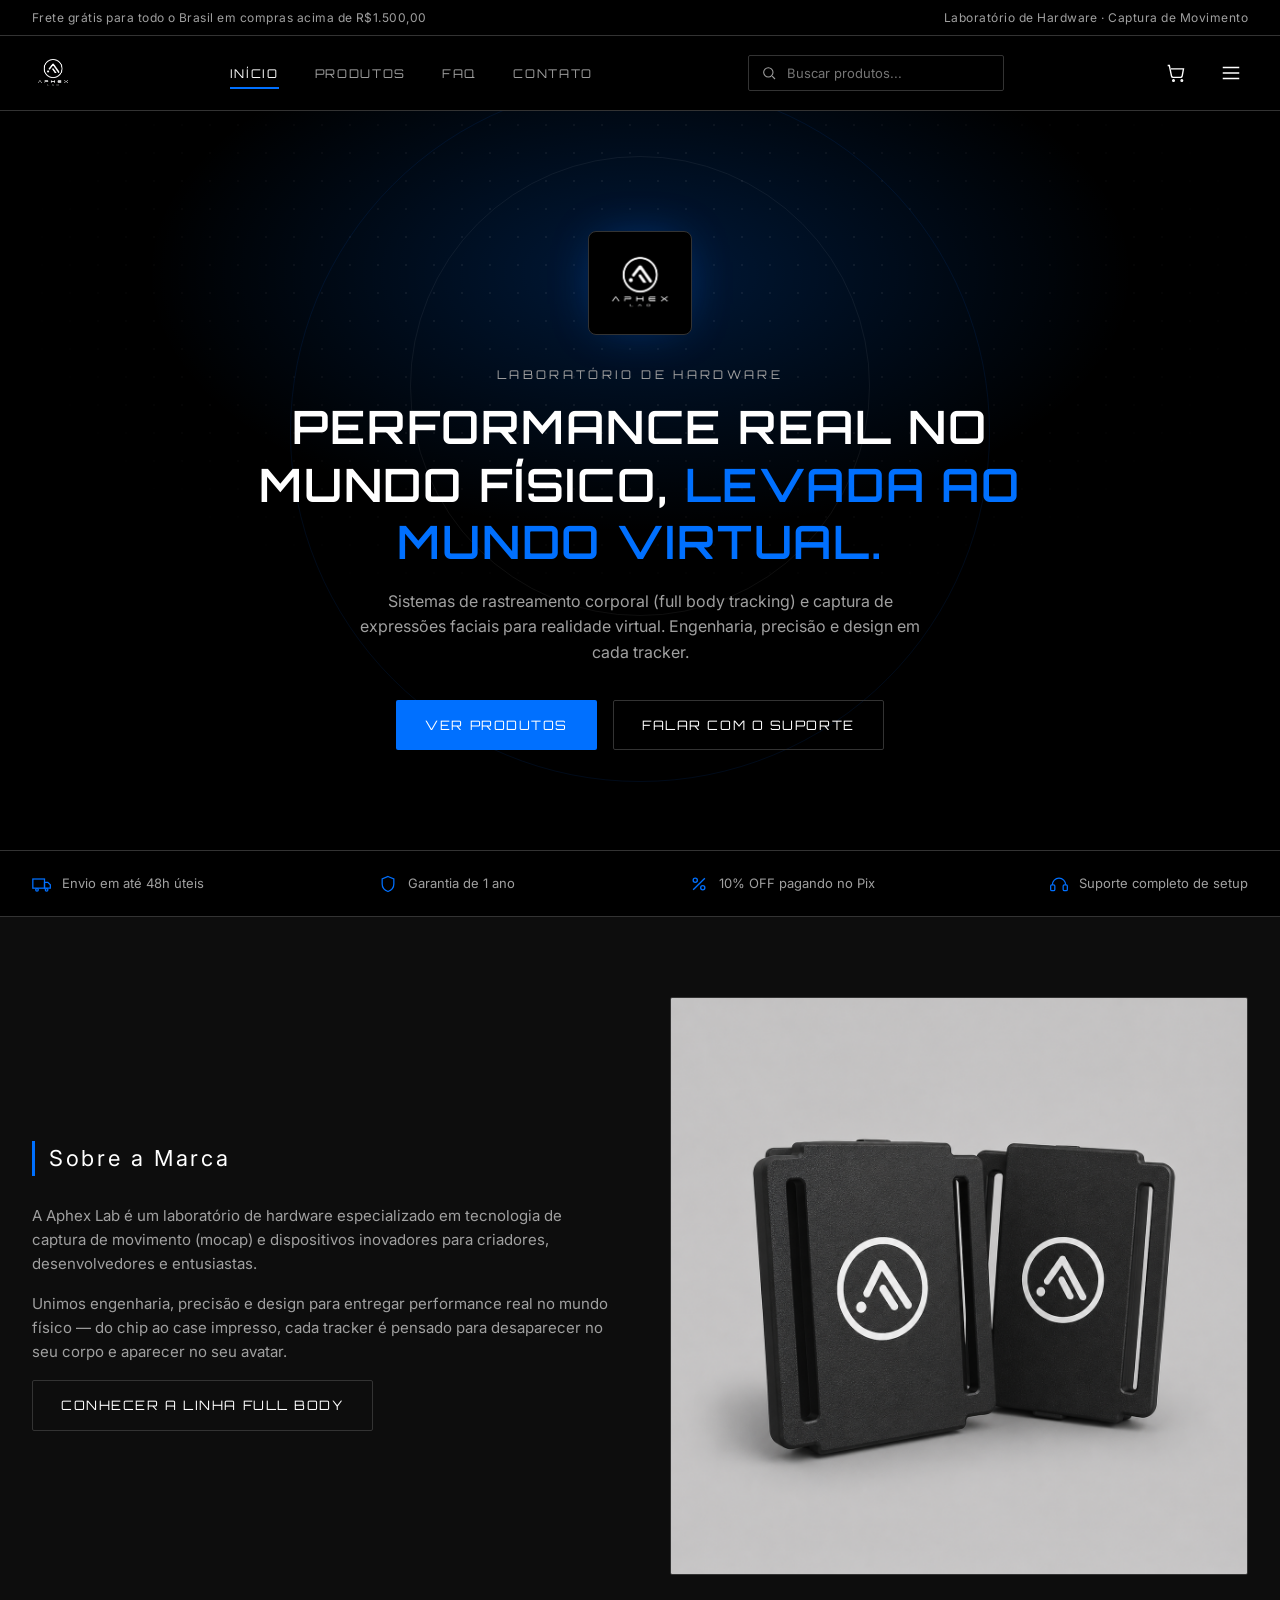
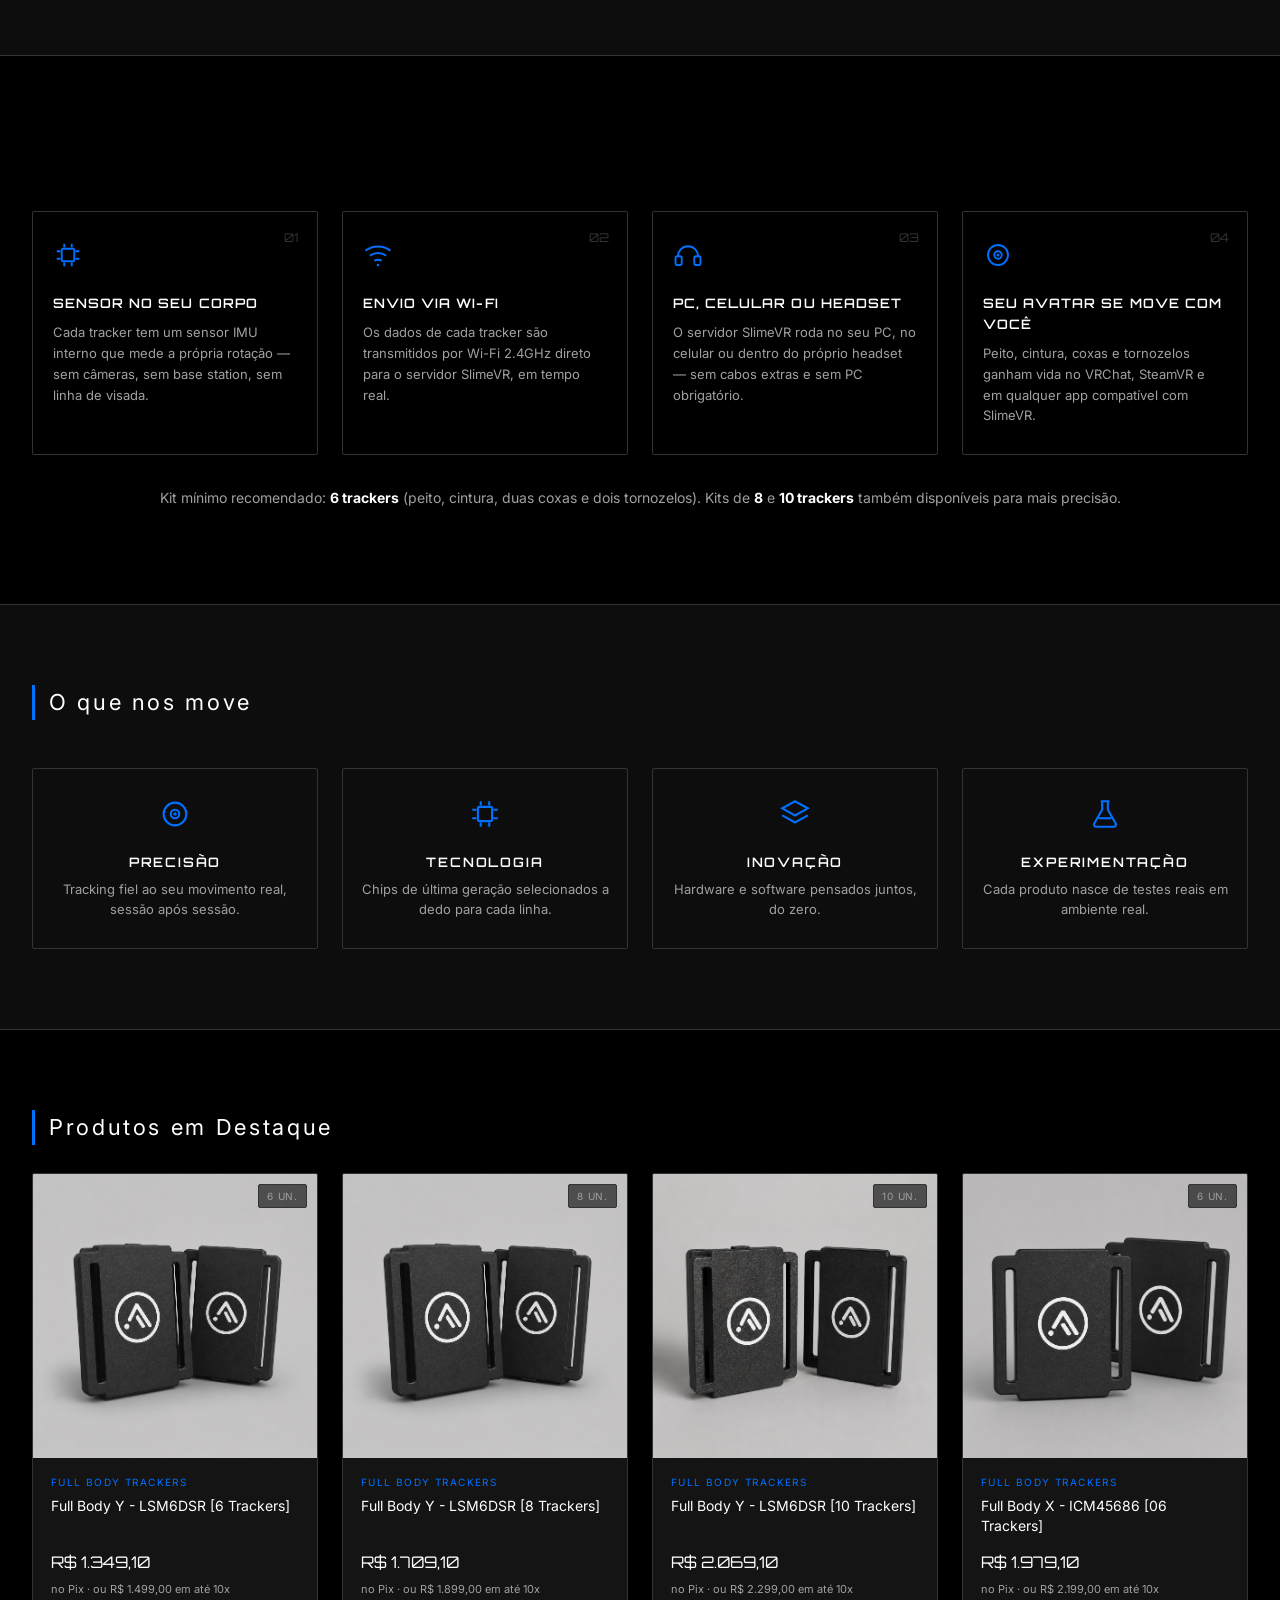
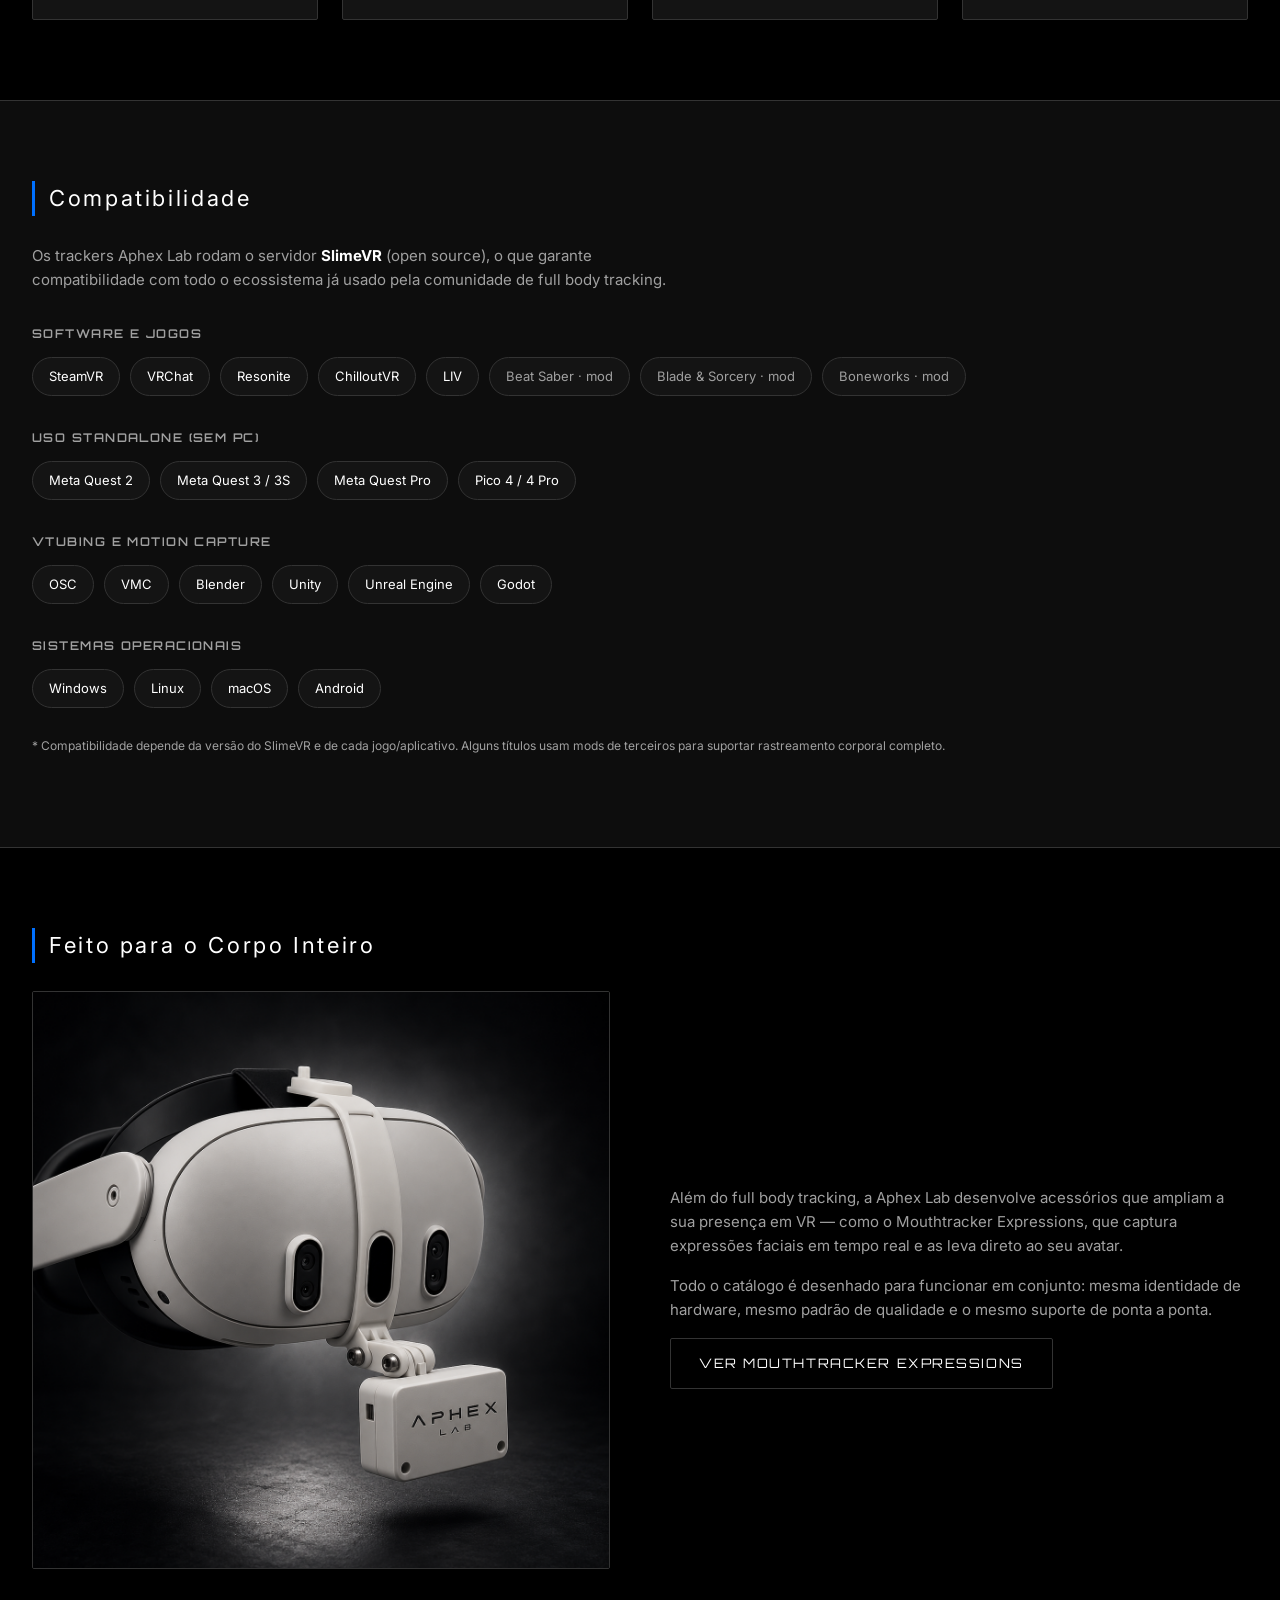
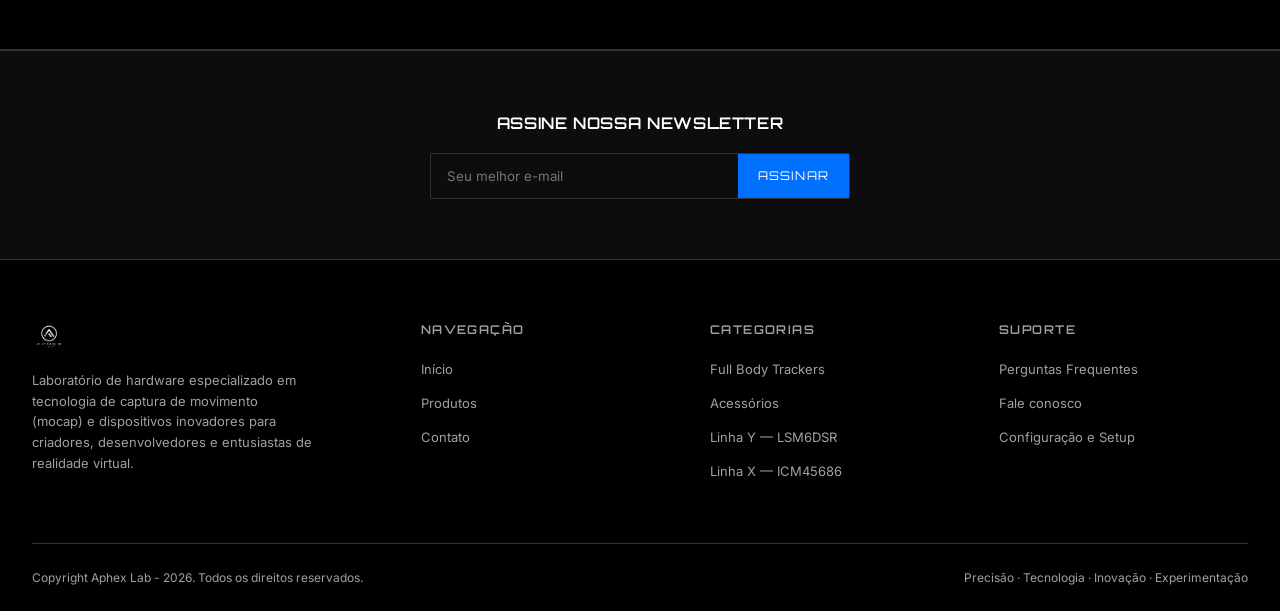
==== commit dbb22929: "Fix hero overlap, add UX interactions, expand site content - Rebuild hero with clean CSS decoration " ====
--- a/index.html
+++ b/index.html
@@ -33,6 +33,10 @@
   </div>
 </section>
 
+<div class="trust-strip">
+  <div class="container trust-strip-inner" id="trust-strip-inner"></div>
+</div>
+
 <section>
   <div class="container about-grid">
     <div class="reveal">
@@ -49,6 +53,14 @@
 
 <section class="section-alt">
   <div class="container">
+    <div class="section-title reveal">Como Funciona</div>
+    <div class="how-grid" id="how-grid"></div>
+    <p class="how-note reveal" style="--d:4">Kit mínimo recomendado: <strong>6 trackers</strong> (peito, cintura, duas coxas e dois tornozelos). Kits de <strong>8</strong> e <strong>10 trackers</strong> também disponíveis para mais precisão.</p>
+  </div>
+</section>
+
+<section>
+  <div class="container">
     <div class="section-title reveal">O que nos move</div>
     <div class="values-row">
       <div class="value-card">
@@ -58,10 +70,19 @@
   </div>
 </section>
 
-<section>
+<section class="section-alt">
   <div class="container">
     <div class="section-title reveal">Produtos em Destaque</div>
     <div class="products-grid" id="featured-grid"></div>
+  </div>
+</section>
+
+<section>
+  <div class="container">
+    <div class="section-title reveal">Compatibilidade</div>
+    <p class="reveal" style="--d:0; color:var(--gray); max-width:640px;">Os trackers Aphex Lab rodam o servidor <strong style="color:var(--white)">SlimeVR</strong> (open source), o que garante compatibilidade com todo o ecossistema já usado pela comunidade de full body tracking.</p>
+    <div id="compat-blocks"></div>
+    <p style="color:var(--gray); font-size:12px; margin-top:28px;">* Compatibilidade depende da versão do SlimeVR e de cada jogo/aplicativo. Alguns títulos usam mods de terceiros para suportar rastreamento corporal completo.</p>
   </div>
 </section>
 
@@ -87,6 +108,85 @@
 <script src="assets/js/main.js"></script>
 <script>
   mountLayout("index.html");
+
+  document.getElementById("trust-strip-inner").innerHTML = `
+    <div class="trust-strip-item">${ICONS.truck}<span>Envio em até 48h úteis</span></div>
+    <div class="trust-strip-item">${ICONS.shield}<span>Garantia de 1 ano</span></div>
+    <div class="trust-strip-item">${ICONS.percent}<span>10% OFF pagando no Pix</span></div>
+    <div class="trust-strip-item">${ICONS.headset}<span>Suporte completo de setup</span></div>
+  `;
+
+  document.getElementById("how-grid").innerHTML = `
+    <div class="how-step reveal" style="--d:0">
+      <span class="how-num">01</span>
+      ${ICONS.chip}
+      <h4>Sensor no seu corpo</h4>
+      <p>Cada tracker tem um sensor IMU interno que mede a própria rotação — sem câmeras, sem base station, sem linha de visada.</p>
+    </div>
+    <div class="how-step reveal" style="--d:1">
+      <span class="how-num">02</span>
+      ${ICONS.wifi}
+      <h4>Envio via Wi-Fi</h4>
+      <p>Os dados de cada tracker são transmitidos por Wi-Fi 2.4GHz direto para o servidor SlimeVR, em tempo real.</p>
+    </div>
+    <div class="how-step reveal" style="--d:2">
+      <span class="how-num">03</span>
+      ${ICONS.headset}
+      <h4>PC, celular ou headset</h4>
+      <p>O servidor SlimeVR roda no seu PC, no celular ou dentro do próprio headset — sem cabos extras e sem PC obrigatório.</p>
+    </div>
+    <div class="how-step reveal" style="--d:3">
+      <span class="how-num">04</span>
+      ${ICONS.target}
+      <h4>Seu avatar se move com você</h4>
+      <p>Peito, cintura, coxas e tornozelos ganham vida no VRChat, SteamVR e em qualquer app compatível com SlimeVR.</p>
+    </div>
+  `;
+
+  document.getElementById("compat-blocks").innerHTML = `
+    <div class="compat-block reveal" style="--d:1">
+      <h4>Software e Jogos</h4>
+      <div class="pill-row">
+        <span class="pill">SteamVR</span>
+        <span class="pill">VRChat</span>
+        <span class="pill">Resonite</span>
+        <span class="pill">ChilloutVR</span>
+        <span class="pill">LIV</span>
+        <span class="pill pill-mod">Beat Saber · mod</span>
+        <span class="pill pill-mod">Blade &amp; Sorcery · mod</span>
+        <span class="pill pill-mod">Boneworks · mod</span>
+      </div>
+    </div>
+    <div class="compat-block reveal" style="--d:2">
+      <h4>Uso Standalone (sem PC)</h4>
+      <div class="pill-row">
+        <span class="pill">Meta Quest 2</span>
+        <span class="pill">Meta Quest 3 / 3S</span>
+        <span class="pill">Meta Quest Pro</span>
+        <span class="pill">Pico 4 / 4 Pro</span>
+      </div>
+    </div>
+    <div class="compat-block reveal" style="--d:3">
+      <h4>VTubing e Motion Capture</h4>
+      <div class="pill-row">
+        <span class="pill">OSC</span>
+        <span class="pill">VMC</span>
+        <span class="pill">Blender</span>
+        <span class="pill">Unity</span>
+        <span class="pill">Unreal Engine</span>
+        <span class="pill">Godot</span>
+      </div>
+    </div>
+    <div class="compat-block reveal" style="--d:4">
+      <h4>Sistemas Operacionais</h4>
+      <div class="pill-row">
+        <span class="pill">Windows</span>
+        <span class="pill">Linux</span>
+        <span class="pill">macOS</span>
+        <span class="pill">Android</span>
+      </div>
+    </div>
+  `;
 
   document.querySelector(".values-row").innerHTML = `
     <div class="value-card reveal" style="--d:0">
--- a/assets/css/style.css
+++ b/assets/css/style.css
@@ -328,6 +328,27 @@
   flex-wrap:wrap;
 }
 
+/* ------------------------------- Trust strip ------------------------------ */
+.trust-strip{
+  background:#000;
+  border-bottom:1px solid var(--black-2);
+  padding:22px 0;
+}
+.trust-strip-inner{
+  display:flex;
+  justify-content:space-between;
+  flex-wrap:wrap;
+  gap:20px;
+}
+.trust-strip-item{
+  display:flex;
+  align-items:center;
+  gap:10px;
+  color:var(--gray);
+  font-size:13px;
+}
+.trust-strip-item svg{ width:20px; height:20px; color:var(--blue); flex-shrink:0; }
+
 /* --------------------------------- Sections ------------------------------ */
 section{ padding:80px 0; }
 .section-tight{ padding:60px 0; }
@@ -358,6 +379,59 @@
 .value-card svg{ width:34px; height:34px; margin-bottom:14px; color:var(--blue); }
 .value-card h4{ font-size:13px; letter-spacing:.14em; margin-bottom:6px; }
 .value-card p{ color:var(--gray); font-size:13px; margin:0; }
+
+/* -------------------------------- How it works ----------------------------- */
+.how-grid{
+  display:grid;
+  grid-template-columns:repeat(4,1fr);
+  gap:24px;
+  margin-top:40px;
+}
+.how-step{
+  position:relative;
+  padding:28px 20px;
+  border:1px solid var(--black-2);
+  border-radius:var(--radius);
+}
+.how-step .how-num{
+  position:absolute;
+  top:16px; right:18px;
+  font-family:var(--font-title);
+  font-size:12px;
+  color:var(--black-2);
+}
+.how-step svg{ width:30px; height:30px; color:var(--blue); margin-bottom:16px; }
+.how-step h4{ font-size:13px; letter-spacing:.08em; margin-bottom:8px; }
+.how-step p{ color:var(--gray); font-size:13px; margin:0; }
+.how-note{
+  margin-top:32px;
+  text-align:center;
+  color:var(--gray);
+  font-size:14px;
+}
+.how-note strong{ color:var(--white); }
+
+/* -------------------------------- Compatibility ----------------------------- */
+.compat-block{ margin-top:32px; }
+.compat-block h4{
+  font-size:12px;
+  letter-spacing:.12em;
+  text-transform:uppercase;
+  color:var(--gray);
+  margin-bottom:14px;
+}
+.pill-row{ display:flex; flex-wrap:wrap; gap:10px; }
+.pill{
+  display:inline-flex;
+  align-items:center;
+  padding:8px 16px;
+  border:1px solid var(--black-2);
+  border-radius:20px;
+  font-size:13px;
+  color:var(--white);
+  background:var(--bg-elev);
+}
+.pill-mod{ color:var(--gray); }
 
 /* ------------------------------- Product grid ----------------------------- */
 .products-grid{
@@ -444,6 +518,63 @@
   color:var(--gray);
   text-decoration:line-through;
 }
+.price-note{
+  font-size:11px;
+  color:var(--gray);
+}
+.price-note strong{ color:var(--blue); }
+
+.pix-badge{
+  display:inline-flex;
+  align-items:center;
+  font-family:var(--font-title);
+  font-size:10px;
+  letter-spacing:.06em;
+  color:var(--blue);
+  border:1px solid rgba(0,112,255,.35);
+  background:rgba(0,112,255,.08);
+  padding:4px 8px;
+  border-radius:var(--radius);
+  margin-left:10px;
+  vertical-align:middle;
+}
+.price-cheio-line{
+  color:var(--gray);
+  font-size:13px;
+  margin-bottom:6px;
+}
+.price-cheio-line .price-old{ margin-right:6px; }
+
+/* ------------------------------------- FAQ --------------------------------- */
+.faq-group{ margin-bottom:48px; }
+.faq-group h3{
+  font-size:13px;
+  letter-spacing:.12em;
+  text-transform:uppercase;
+  color:var(--blue);
+  margin-bottom:8px;
+}
+.faq-item{ border-bottom:1px solid var(--black-2); }
+.faq-item summary{
+  list-style:none;
+  cursor:pointer;
+  padding:18px 4px;
+  display:flex;
+  justify-content:space-between;
+  align-items:center;
+  gap:16px;
+  font-size:15px;
+  color:var(--white);
+}
+.faq-item summary::-webkit-details-marker{ display:none; }
+.faq-item summary .chevron{
+  width:18px; height:18px;
+  color:var(--gray);
+  flex-shrink:0;
+  transition:transform .2s ease;
+}
+.faq-item[open] summary .chevron{ transform:rotate(180deg); }
+.faq-answer{ padding:0 4px 20px; color:var(--gray); font-size:14px; line-height:1.7; margin:0; }
 
 /* ---------------------------- Catalog / listing page ----------------------- */
 .catalog-layout{
@@ -498,6 +629,33 @@
   color:var(--gray);
   font-size:13px;
 }
+
+/* ---------------------------- Full pricing table ---------------------------- */
+.pricing-table-block{ margin-bottom:40px; }
+.pricing-table-block:last-child{ margin-bottom:0; }
+.pricing-table-block h3{ font-size:15px; letter-spacing:.06em; margin-bottom:16px; color:var(--white); }
+.table-scroll{ overflow-x:auto; border:1px solid var(--black-2); border-radius:var(--radius); }
+.pricing-table{ width:100%; border-collapse:collapse; min-width:560px; font-size:13px; }
+.pricing-table th{
+  text-align:left;
+  padding:14px 16px;
+  background:#000;
+  color:var(--gray);
+  font-family:var(--font-title);
+  font-size:11px;
+  letter-spacing:.06em;
+  text-transform:uppercase;
+  border-bottom:1px solid var(--black-2);
+  white-space:nowrap;
+}
+.pricing-table td{
+  padding:14px 16px;
+  border-bottom:1px solid var(--black-2);
+  color:var(--white);
+  white-space:nowrap;
+}
+.pricing-table tr:last-child td{ border-bottom:none; }
+.pricing-table td:nth-child(2){ color:var(--blue); font-family:var(--font-title); }
 
 /* -------------------------------- Product page ----------------------------- */
 .product-detail{
@@ -806,7 +964,8 @@
 .cart-item .remove{ background:none; border:none; color:var(--gray); font-size:11px; text-decoration:underline; margin-top:6px; }
 .cart-empty{ color:var(--gray); text-align:center; padding:60px 0; font-size:13px; }
 .cart-foot{ padding:20px 22px; border-top:1px solid var(--black-2); }
-.cart-total{ display:flex; justify-content:space-between; margin-bottom:16px; font-family:var(--font-title); }
+.cart-total{ display:flex; justify-content:space-between; margin-bottom:6px; font-family:var(--font-title); }
+.cart-pix-note{ font-size:11px; color:var(--blue); margin-bottom:16px; }
 
 /* ----------------------------------- Toast --------------------------------------- */
 .toast{
@@ -873,6 +1032,7 @@
 @media (max-width:980px){
   .about-grid{ grid-template-columns:1fr; }
   .values-row{ grid-template-columns:repeat(2,1fr); }
+  .how-grid{ grid-template-columns:repeat(2,1fr); }
   .products-grid{ grid-template-columns:repeat(2,1fr); }
   .catalog-layout{ grid-template-columns:1fr; }
   .filters{ position:static; }
@@ -888,7 +1048,9 @@
   .container{ padding:0 20px; }
   .products-grid{ grid-template-columns:repeat(2,1fr); gap:14px; }
   .values-row{ grid-template-columns:1fr 1fr; }
+  .how-grid{ grid-template-columns:1fr; }
   .footer-grid{ grid-template-columns:1fr 1fr; gap:28px; }
+  .trust-strip-inner{ justify-content:center; text-align:center; }
   .hero{ padding:76px 0 56px; }
   .hero-ring.ring-1{ width:320px; height:320px; }
   .hero-ring.ring-2{ width:460px; height:460px; }
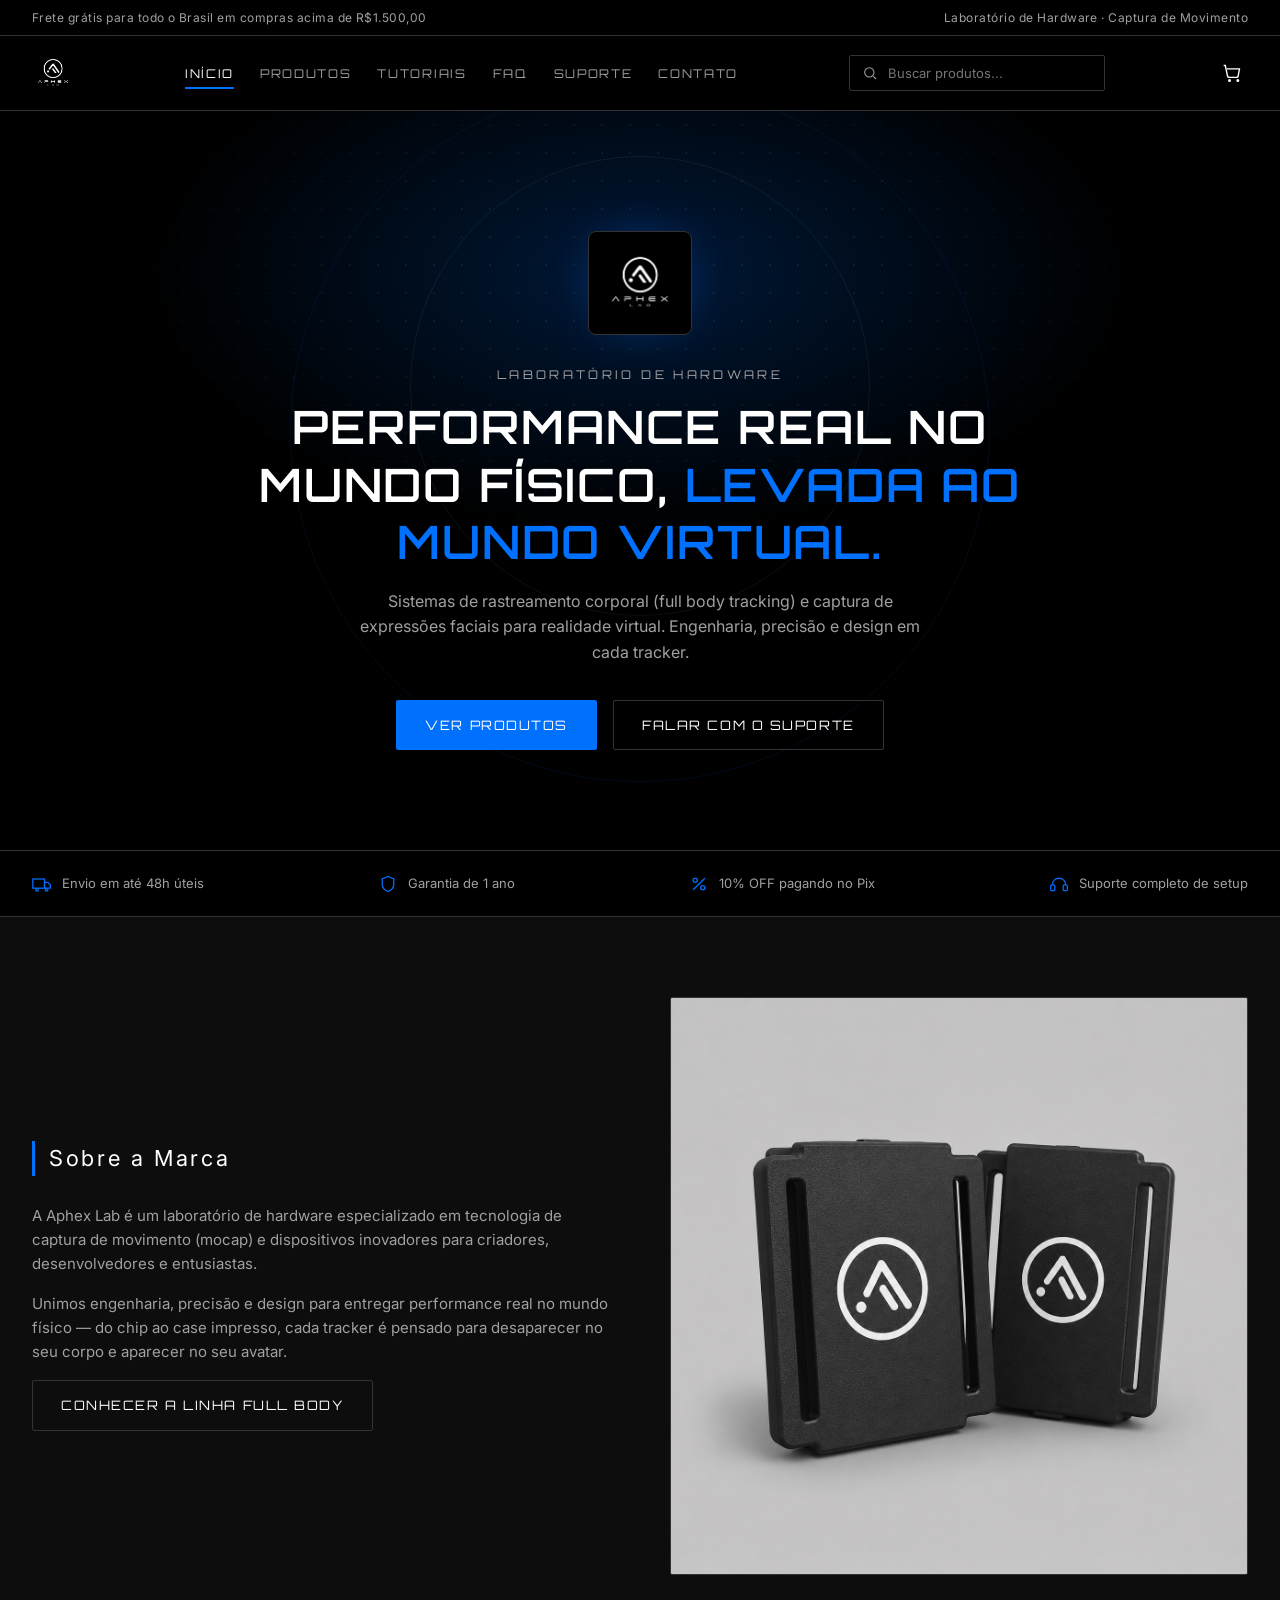
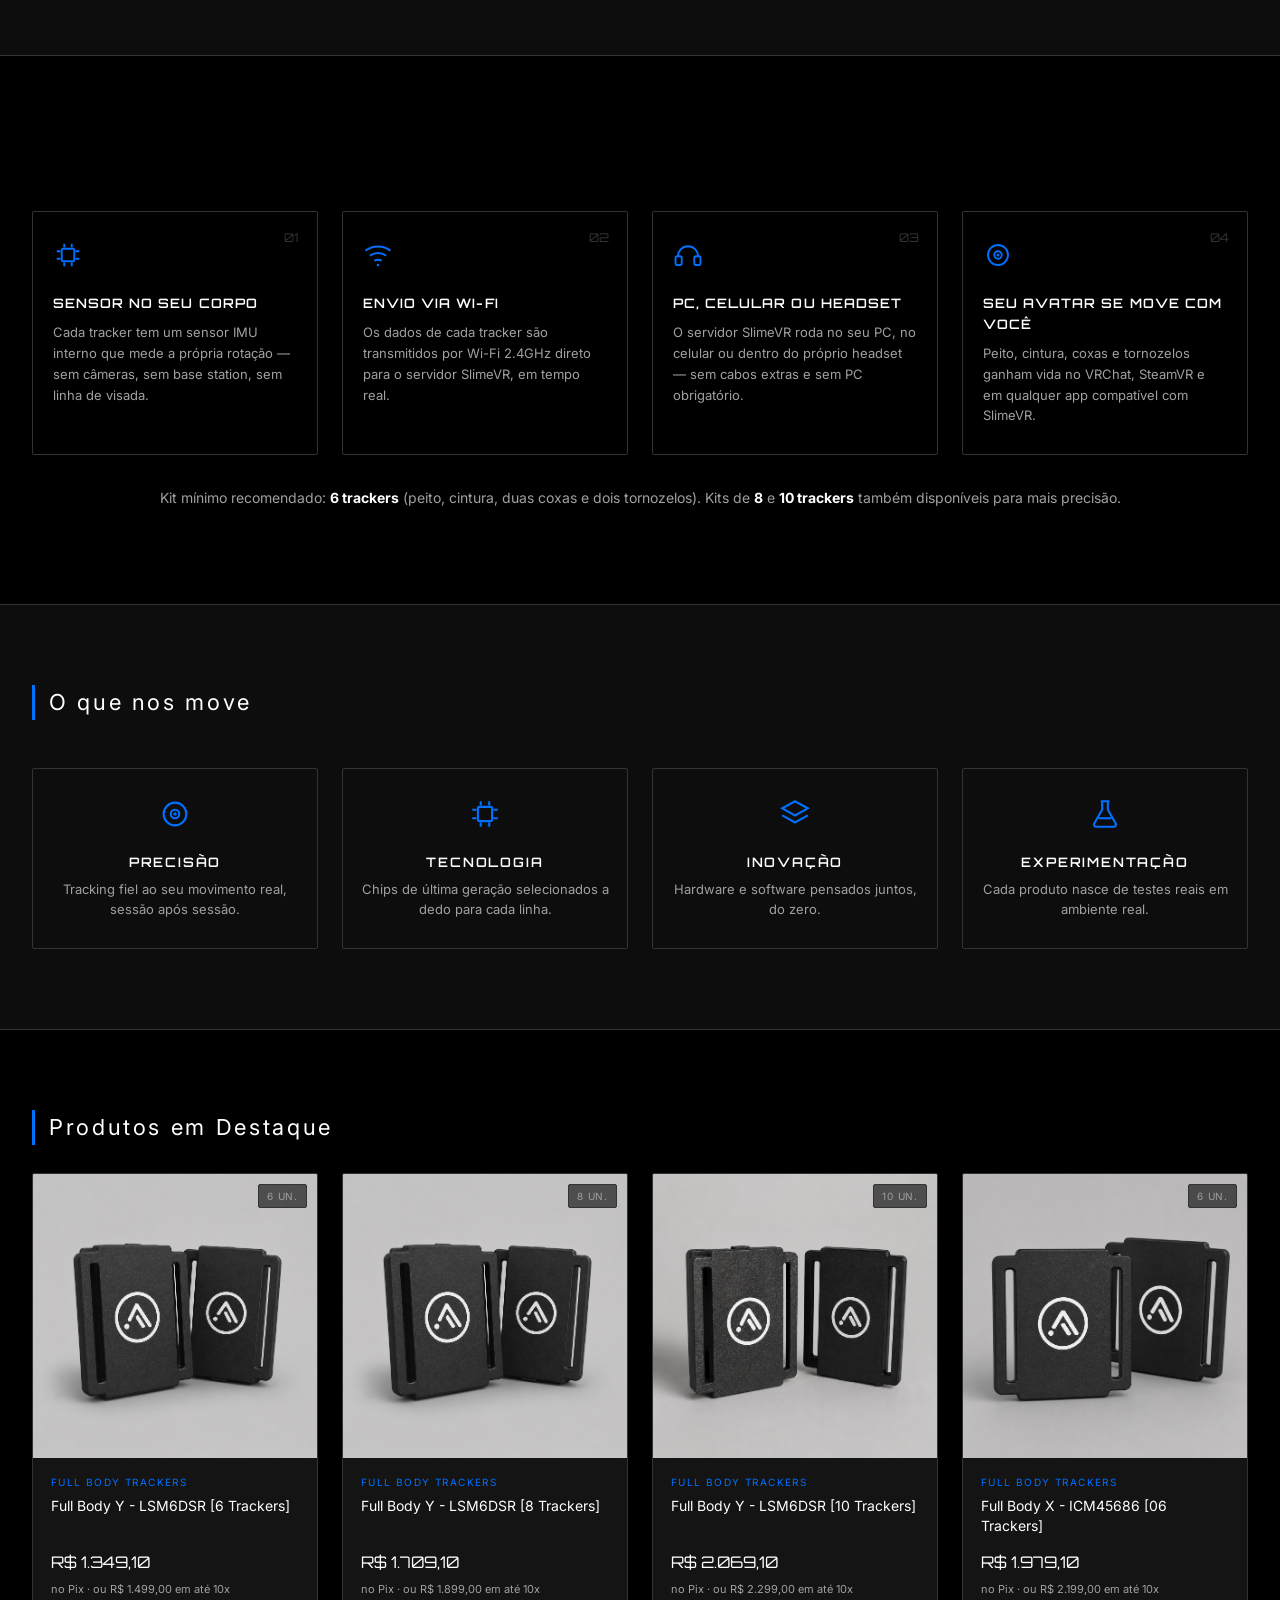
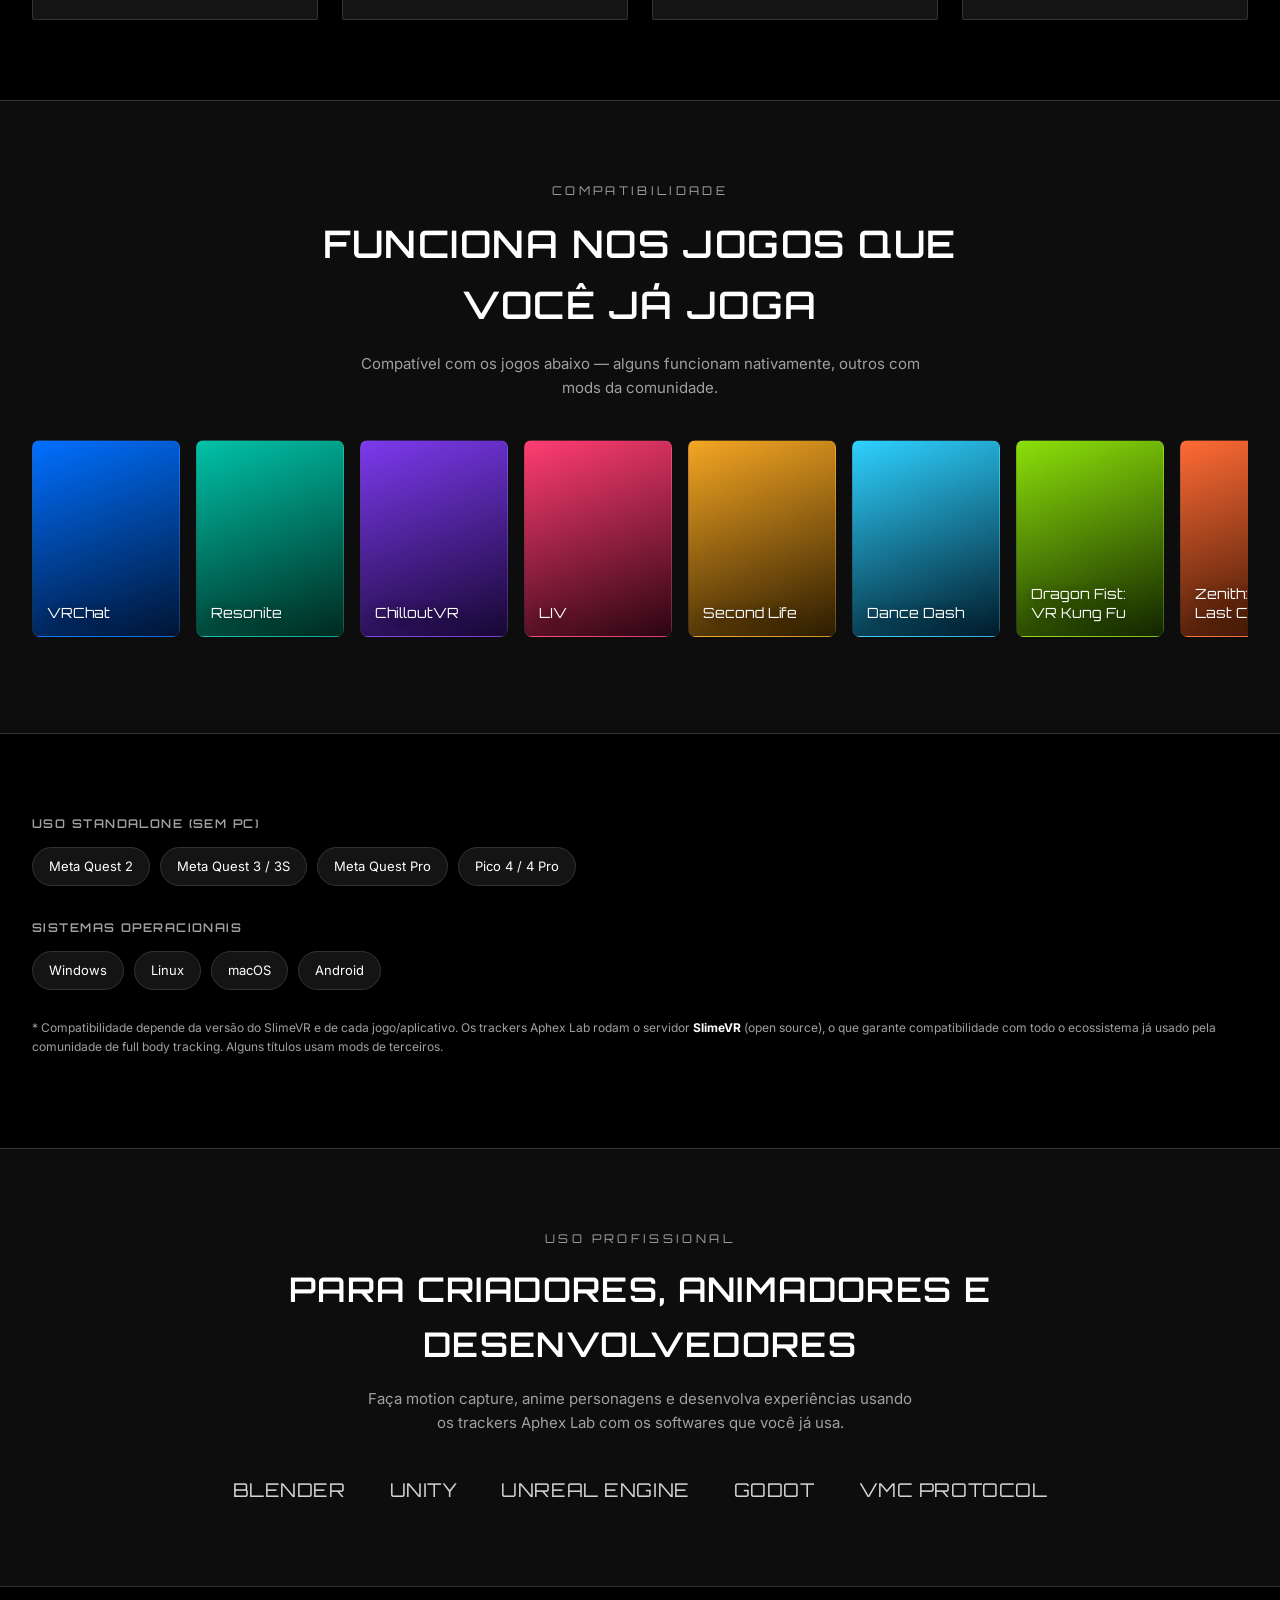
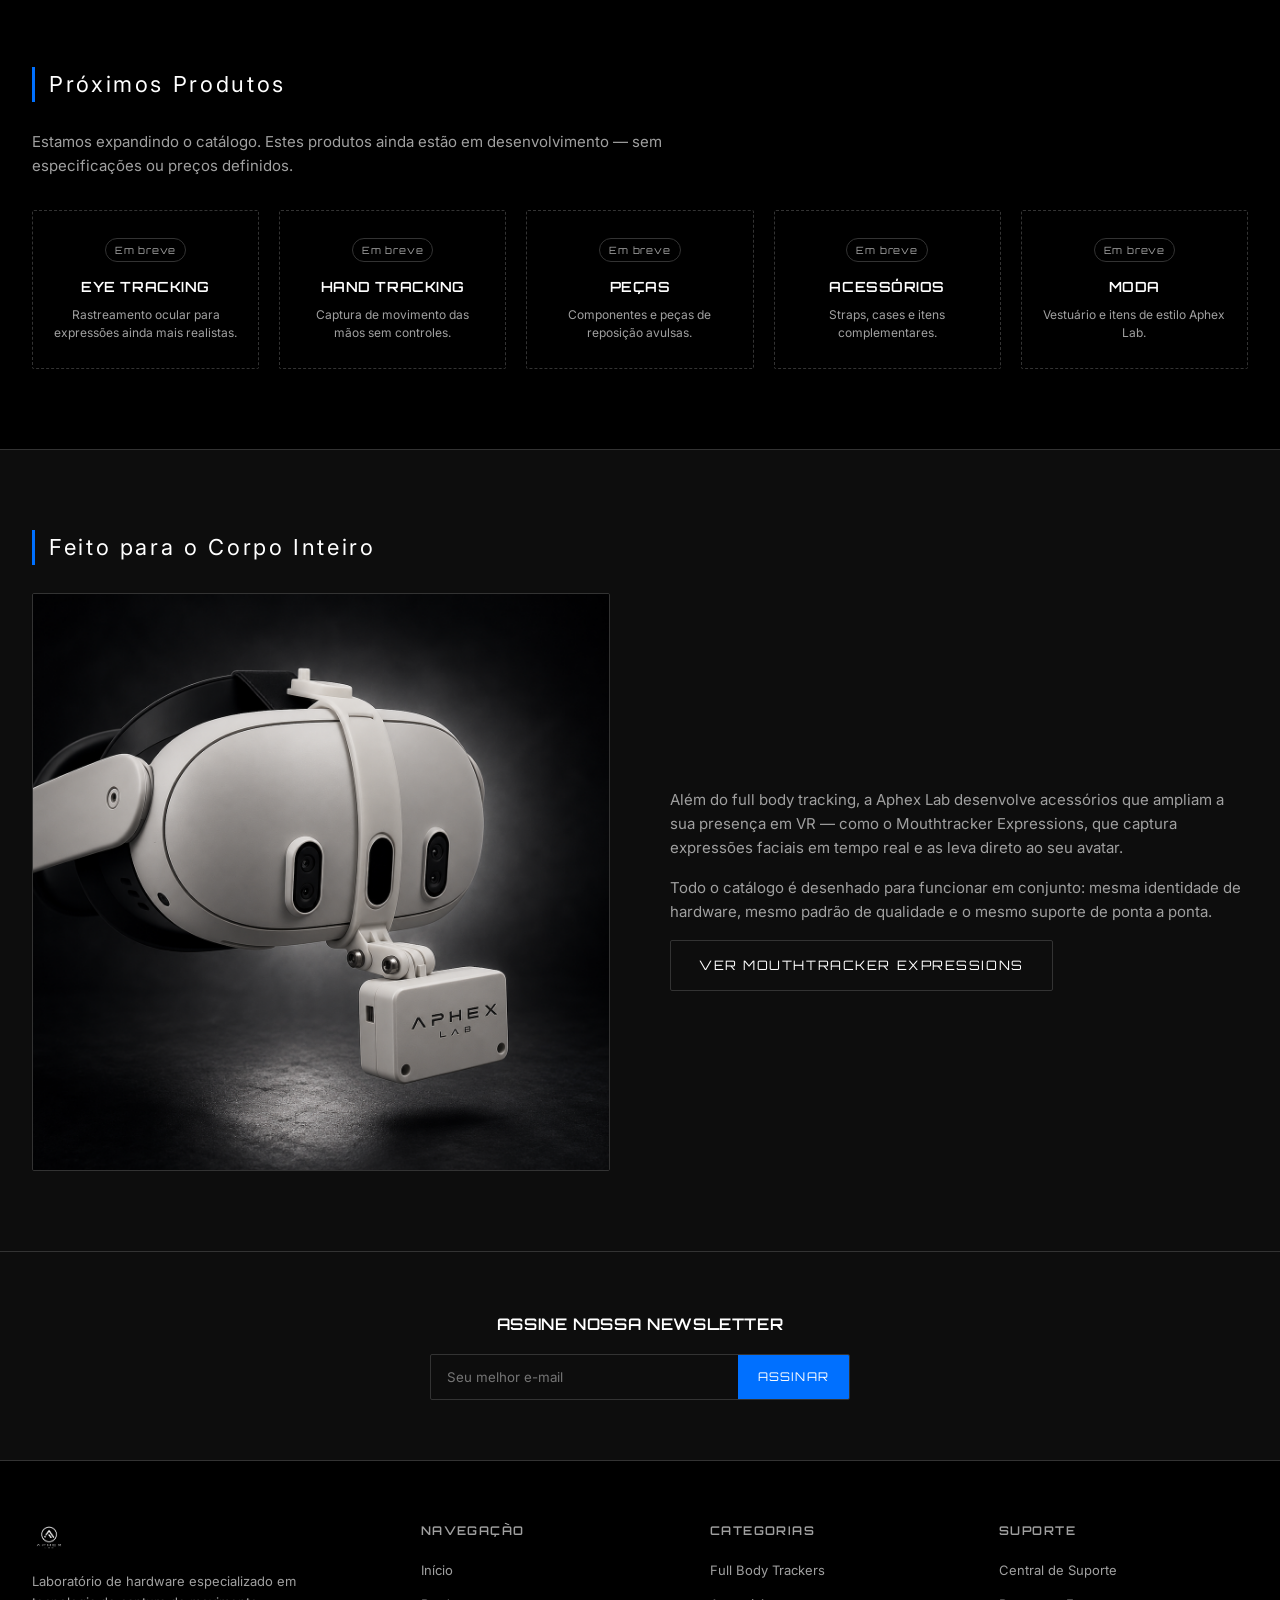
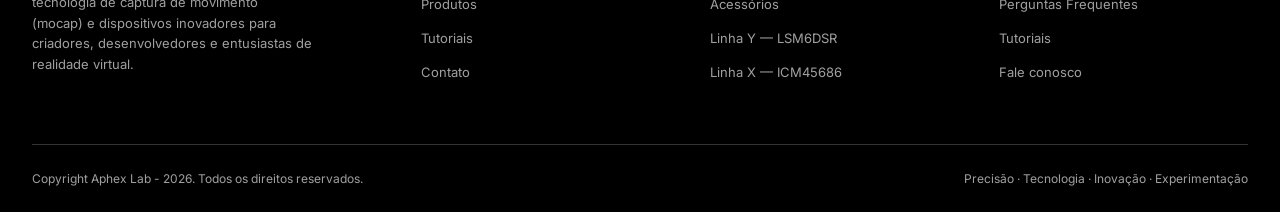
==== commit 71590c3c: "Strengthen Produtos/Compatibilidade with tiles, pro-use section, roadmap - Replace flat compatibilit" ====
--- a/index.html
+++ b/index.html
@@ -77,16 +77,40 @@
   </div>
 </section>
 
+<section style="text-align:center;">
+  <div class="container">
+    <div class="eyebrow reveal">Compatibilidade</div>
+    <h2 class="reveal" style="--d:1; font-size:clamp(24px,3.4vw,38px); max-width:760px; margin:14px auto 16px;">Funciona nos jogos que você já joga</h2>
+    <p class="reveal" style="--d:2; color:var(--gray); max-width:560px; margin:0 auto 36px;">Compatível com os jogos abaixo — alguns funcionam nativamente, outros com mods da comunidade.</p>
+    <div class="game-tile-row" id="game-tile-row" style="text-align:left;"></div>
+  </div>
+</section>
+
+<section class="section-alt">
+  <div class="container">
+    <div id="compat-blocks"></div>
+    <p style="color:var(--gray); font-size:12px; margin-top:28px;">* Compatibilidade depende da versão do SlimeVR e de cada jogo/aplicativo. Os trackers Aphex Lab rodam o servidor <strong style="color:var(--white)">SlimeVR</strong> (open source), o que garante compatibilidade com todo o ecossistema já usado pela comunidade de full body tracking. Alguns títulos usam mods de terceiros.</p>
+  </div>
+</section>
+
+<section style="text-align:center;">
+  <div class="container">
+    <div class="eyebrow reveal">Uso Profissional</div>
+    <h2 class="reveal" style="--d:1; font-size:clamp(24px,3.4vw,34px); max-width:720px; margin:14px auto 16px;">Para Criadores, Animadores e Desenvolvedores</h2>
+    <p class="reveal" style="--d:2; color:var(--gray); max-width:560px; margin:0 auto 40px;">Faça motion capture, anime personagens e desenvolva experiências usando os trackers Aphex Lab com os softwares que você já usa.</p>
+    <div class="wordmark-row reveal" style="--d:3" id="wordmark-row"></div>
+  </div>
+</section>
+
+<section class="section-alt">
+  <div class="container">
+    <div class="section-title reveal">Próximos Produtos</div>
+    <p class="reveal" style="color:var(--gray); max-width:640px; margin-bottom:32px;">Estamos expandindo o catálogo. Estes produtos ainda estão em desenvolvimento — sem especificações ou preços definidos.</p>
+    <div class="roadmap-grid" id="roadmap-grid"></div>
+  </div>
+</section>
+
 <section>
-  <div class="container">
-    <div class="section-title reveal">Compatibilidade</div>
-    <p class="reveal" style="--d:0; color:var(--gray); max-width:640px;">Os trackers Aphex Lab rodam o servidor <strong style="color:var(--white)">SlimeVR</strong> (open source), o que garante compatibilidade com todo o ecossistema já usado pela comunidade de full body tracking.</p>
-    <div id="compat-blocks"></div>
-    <p style="color:var(--gray); font-size:12px; margin-top:28px;">* Compatibilidade depende da versão do SlimeVR e de cada jogo/aplicativo. Alguns títulos usam mods de terceiros para suportar rastreamento corporal completo.</p>
-  </div>
-</section>
-
-<section class="section-alt">
   <div class="container">
     <div class="section-title reveal">Feito para o Corpo Inteiro</div>
     <div class="about-grid">
@@ -144,20 +168,7 @@
   `;
 
   document.getElementById("compat-blocks").innerHTML = `
-    <div class="compat-block reveal" style="--d:1">
-      <h4>Software e Jogos</h4>
-      <div class="pill-row">
-        <span class="pill">SteamVR</span>
-        <span class="pill">VRChat</span>
-        <span class="pill">Resonite</span>
-        <span class="pill">ChilloutVR</span>
-        <span class="pill">LIV</span>
-        <span class="pill pill-mod">Beat Saber · mod</span>
-        <span class="pill pill-mod">Blade &amp; Sorcery · mod</span>
-        <span class="pill pill-mod">Boneworks · mod</span>
-      </div>
-    </div>
-    <div class="compat-block reveal" style="--d:2">
+    <div class="compat-block reveal" style="--d:1; margin-top:0;">
       <h4>Uso Standalone (sem PC)</h4>
       <div class="pill-row">
         <span class="pill">Meta Quest 2</span>
@@ -166,18 +177,7 @@
         <span class="pill">Pico 4 / 4 Pro</span>
       </div>
     </div>
-    <div class="compat-block reveal" style="--d:3">
-      <h4>VTubing e Motion Capture</h4>
-      <div class="pill-row">
-        <span class="pill">OSC</span>
-        <span class="pill">VMC</span>
-        <span class="pill">Blender</span>
-        <span class="pill">Unity</span>
-        <span class="pill">Unreal Engine</span>
-        <span class="pill">Godot</span>
-      </div>
-    </div>
-    <div class="compat-block reveal" style="--d:4">
+    <div class="compat-block reveal" style="--d:2">
       <h4>Sistemas Operacionais</h4>
       <div class="pill-row">
         <span class="pill">Windows</span>
@@ -188,6 +188,10 @@
     </div>
   `;
 
+  renderGameTiles(document.getElementById("game-tile-row"));
+  renderWordmarks(document.getElementById("wordmark-row"));
+  renderRoadmap(document.getElementById("roadmap-grid"));
+
   document.querySelector(".values-row").innerHTML = `
     <div class="value-card reveal" style="--d:0">
       ${ICONS.target}
--- a/assets/css/style.css
+++ b/assets/css/style.css
@@ -154,7 +154,7 @@
 
 .main-nav ul{
   display:flex;
-  gap:36px;
+  gap:26px;
 }
 .main-nav a{
   font-family:var(--font-title);
@@ -202,7 +202,7 @@
   justify-content:center;
   padding:0 3px;
 }
-.nav-toggle{ display:none; background:none; border:none; }
+.header-actions .nav-toggle{ display:none; background:none; border:none; }
 .nav-toggle svg{ width:22px; height:22px; }
 
 .mobile-nav{ display:none; }
@@ -433,6 +433,107 @@
 }
 .pill-mod{ color:var(--gray); }
 
+/* -------------------------------- Game tiles ----------------------------- */
+.game-tile-row{
+  display:flex;
+  gap:16px;
+  overflow-x:auto;
+  padding:4px 4px 16px;
+  scroll-snap-type:x mandatory;
+  scrollbar-width:thin;
+  scrollbar-color:var(--black-2) transparent;
+}
+.game-tile-row::-webkit-scrollbar{ height:6px; }
+.game-tile-row::-webkit-scrollbar-thumb{ background:var(--black-2); border-radius:3px; }
+.game-tile{
+  position:relative;
+  flex:0 0 148px;
+  aspect-ratio:3/4;
+  border-radius:8px;
+  overflow:hidden;
+  scroll-snap-align:start;
+  display:flex;
+  align-items:flex-end;
+  padding:14px;
+  border:1px solid rgba(255,255,255,.08);
+  transition:transform .2s ease;
+}
+.game-tile:hover{ transform:translateY(-4px); }
+.game-tile-name{
+  font-family:var(--font-title);
+  font-size:14px;
+  line-height:1.3;
+  color:#fff;
+  text-shadow:0 2px 10px rgba(0,0,0,.55);
+}
+.game-tile-badge{
+  position:absolute; top:10px; left:10px;
+  background:rgba(0,0,0,.55);
+  color:#fff;
+  font-size:10px;
+  font-family:var(--font-title);
+  letter-spacing:.06em;
+  padding:3px 8px;
+  border-radius:3px;
+  border:1px solid rgba(255,255,255,.25);
+}
+
+/* ------------------------------- Uso profissional -------------------------------- */
+.wordmark-row{
+  display:flex;
+  justify-content:center;
+  align-items:center;
+  flex-wrap:wrap;
+  gap:20px 44px;
+}
+.wordmark{
+  font-family:var(--font-title);
+  font-size:19px;
+  letter-spacing:.03em;
+  color:var(--white);
+  opacity:.82;
+  text-transform:uppercase;
+}
+
+/* ----------------------------------- Roadmap -------------------------------------- */
+.roadmap-grid{
+  display:grid;
+  grid-template-columns:repeat(5,1fr);
+  gap:20px;
+}
+.roadmap-card{
+  padding:26px 20px;
+  border:1px dashed var(--black-2);
+  border-radius:var(--radius);
+  text-align:center;
+}
+.roadmap-badge{
+  display:inline-block;
+  font-family:var(--font-title);
+  font-size:10px;
+  letter-spacing:.08em;
+  color:var(--gray);
+  border:1px solid var(--black-2);
+  padding:3px 9px;
+  border-radius:20px;
+  margin-bottom:14px;
+}
+.roadmap-card h4{ font-size:14px; margin-bottom:8px; }
+.roadmap-card p{ color:var(--gray); font-size:12px; margin:0; line-height:1.5; }
+
+.soon-tag{
+  font-size:9px;
+  letter-spacing:.04em;
+  color:var(--black-2);
+  border:1px solid var(--black-2);
+  padding:2px 6px;
+  border-radius:10px;
+  margin-left:6px;
+  text-transform:uppercase;
+}
+.filter-link[disabled]{ cursor:default; opacity:.55; }
+.filter-link[disabled]:hover{ color:var(--gray); }
+
 /* ------------------------------- Product grid ----------------------------- */
 .products-grid{
   display:grid;
@@ -544,6 +645,71 @@
   margin-bottom:6px;
 }
 .price-cheio-line .price-old{ margin-right:6px; }
+
+/* ----------------------------------- Suporte --------------------------------- */
+.precheck-grid{
+  display:grid;
+  grid-template-columns:repeat(2,1fr);
+  gap:24px;
+  margin-top:32px;
+}
+.precheck-grid.cols-3{ grid-template-columns:repeat(3,1fr); }
+.precheck-card{
+  display:block;
+  padding:28px;
+  border:1px solid var(--black-2);
+  border-radius:var(--radius);
+  transition:border-color .2s ease, transform .2s ease;
+}
+.precheck-card:hover{ border-color:var(--blue); transform:translateY(-3px); }
+.precheck-card h4{ font-size:15px; letter-spacing:.02em; margin-bottom:10px; }
+.precheck-card p{ color:var(--gray); font-size:13px; margin-bottom:16px; }
+.precheck-card .link-arrow{
+  color:var(--blue);
+  font-size:12px;
+  font-family:var(--font-title);
+  letter-spacing:.06em;
+  text-transform:uppercase;
+}
+
+.channel-grid{
+  display:grid;
+  grid-template-columns:repeat(2,1fr);
+  gap:24px;
+  margin-top:32px;
+}
+.channel-card{
+  padding:34px 28px;
+  border:1px solid var(--black-2);
+  border-radius:var(--radius);
+  text-align:center;
+}
+.channel-card svg{ width:32px; height:32px; color:var(--blue); margin-bottom:16px; }
+.channel-card h4{ font-size:15px; margin-bottom:10px; }
+.channel-card p{ color:var(--gray); font-size:13px; margin-bottom:22px; }
+
+.hours-grid{ max-width:440px; margin-top:24px; }
+.hours-row{
+  display:flex;
+  justify-content:space-between;
+  padding:14px 0;
+  border-bottom:1px solid var(--black-2);
+  color:var(--gray);
+  font-size:14px;
+}
+.hours-row strong{ color:var(--white); }
+
+.callout{
+  border:1px solid rgba(0,112,255,.35);
+  background:rgba(0,112,255,.06);
+  border-radius:var(--radius);
+  padding:20px 24px;
+  color:var(--gray);
+  font-size:14px;
+  line-height:1.7;
+}
+.callout strong{ color:var(--white); }
+.callout a{ color:var(--blue); text-decoration:underline; }
 
 /* ------------------------------------- FAQ --------------------------------- */
 .faq-group{ margin-bottom:48px; }
@@ -1033,6 +1199,8 @@
   .about-grid{ grid-template-columns:1fr; }
   .values-row{ grid-template-columns:repeat(2,1fr); }
   .how-grid{ grid-template-columns:repeat(2,1fr); }
+  .precheck-grid, .precheck-grid.cols-3, .channel-grid{ grid-template-columns:1fr; }
+  .roadmap-grid{ grid-template-columns:repeat(3,1fr); }
   .products-grid{ grid-template-columns:repeat(2,1fr); }
   .catalog-layout{ grid-template-columns:1fr; }
   .filters{ position:static; }
@@ -1044,11 +1212,14 @@
   .header-inner{ padding:14px 20px; }
   .main-nav{ display:none; }
   .search-box{ display:none; }
-  .nav-toggle{ display:flex; align-items:center; color:var(--white); }
+  .header-actions .nav-toggle{ display:flex; align-items:center; color:var(--white); }
   .container{ padding:0 20px; }
   .products-grid{ grid-template-columns:repeat(2,1fr); gap:14px; }
   .values-row{ grid-template-columns:1fr 1fr; }
   .how-grid{ grid-template-columns:1fr; }
+  .roadmap-grid{ grid-template-columns:repeat(2,1fr); }
+  .wordmark-row{ gap:16px 28px; }
+  .wordmark{ font-size:15px; }
   .footer-grid{ grid-template-columns:1fr 1fr; gap:28px; }
   .trust-strip-inner{ justify-content:center; text-align:center; }
   .hero{ padding:76px 0 56px; }
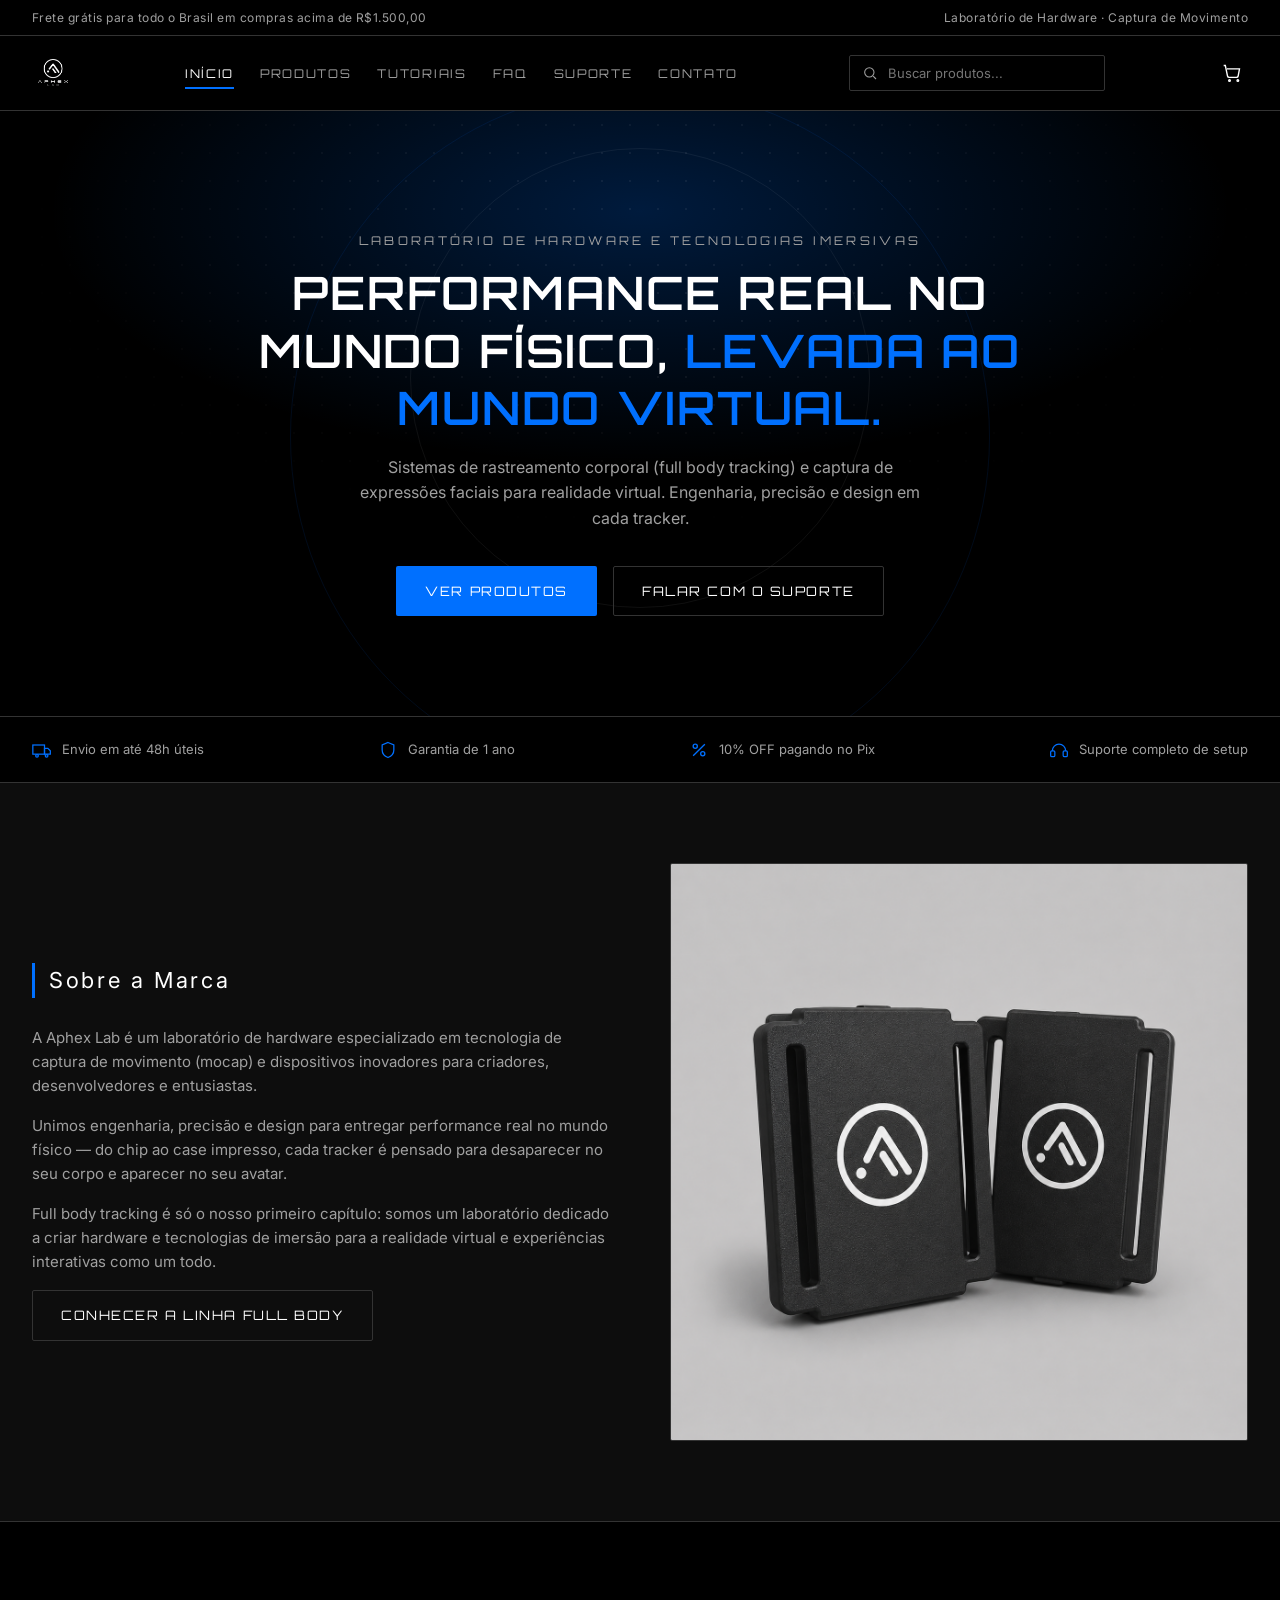
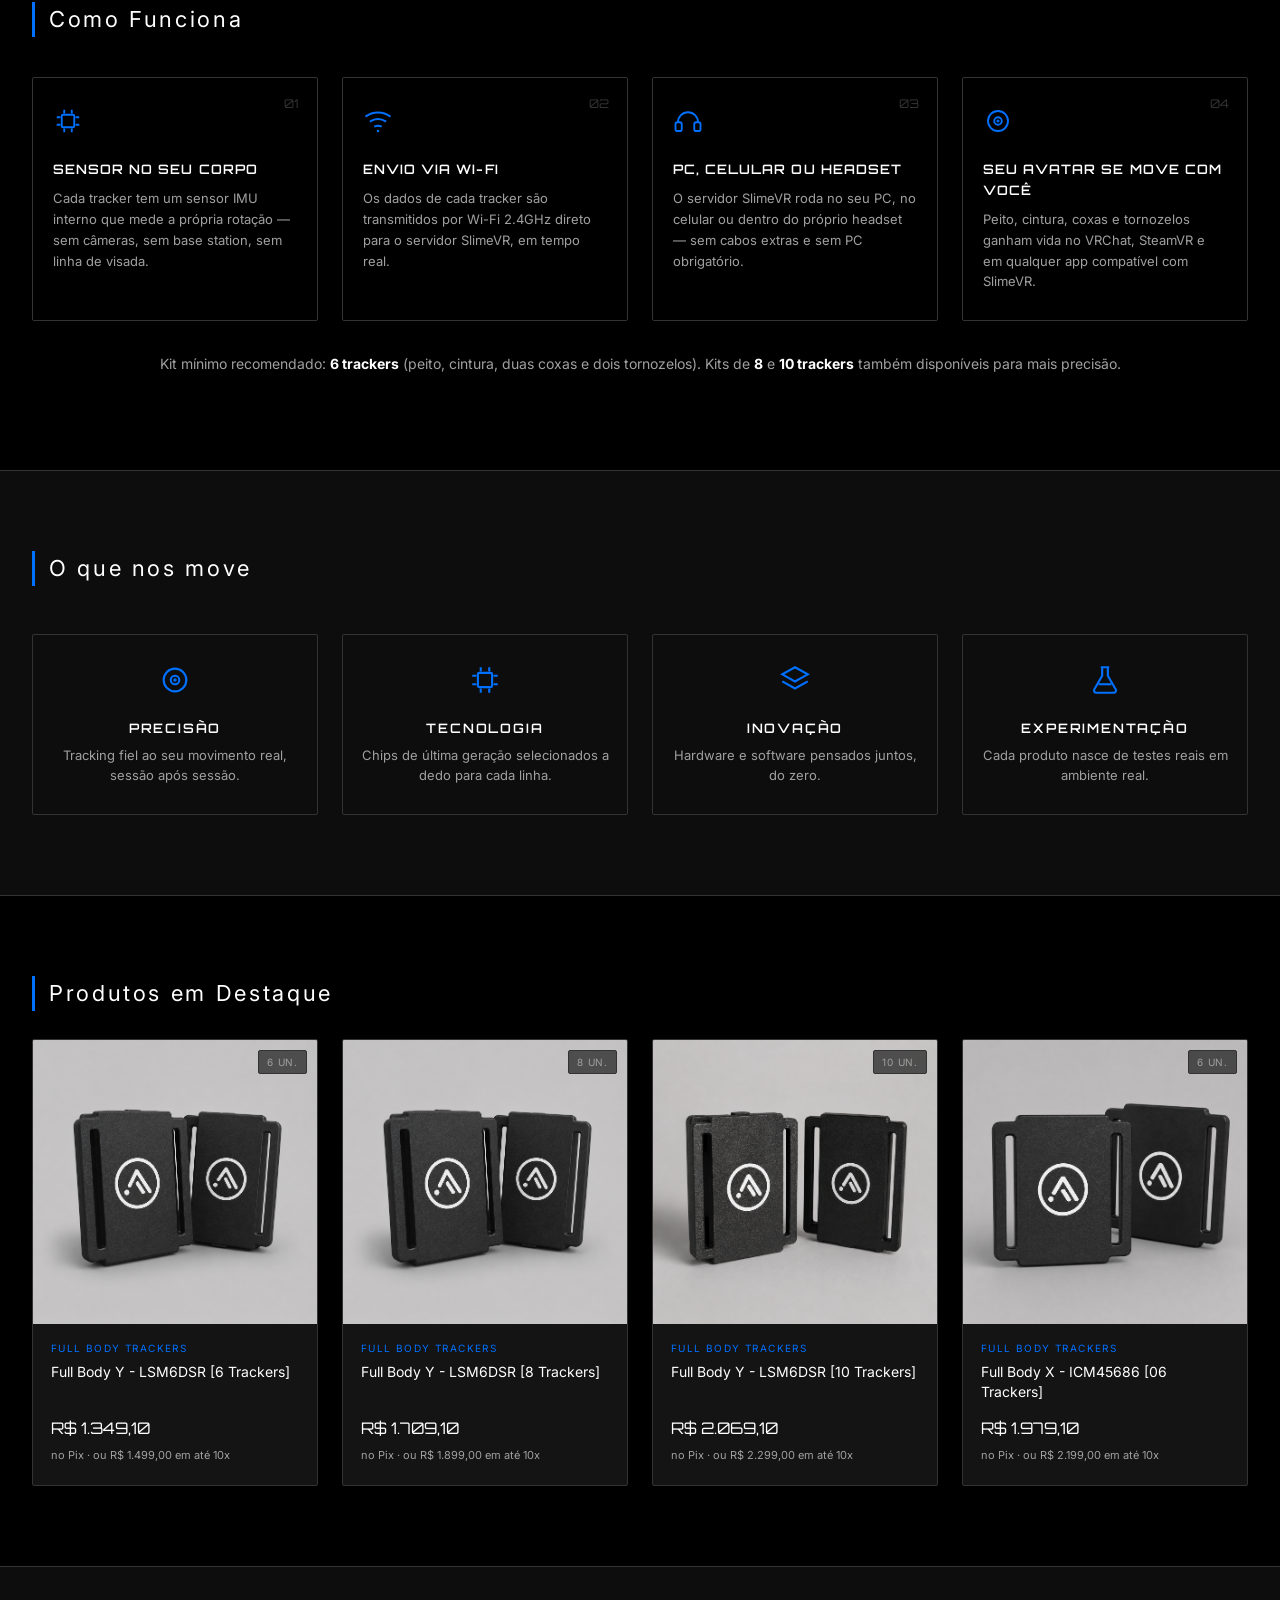
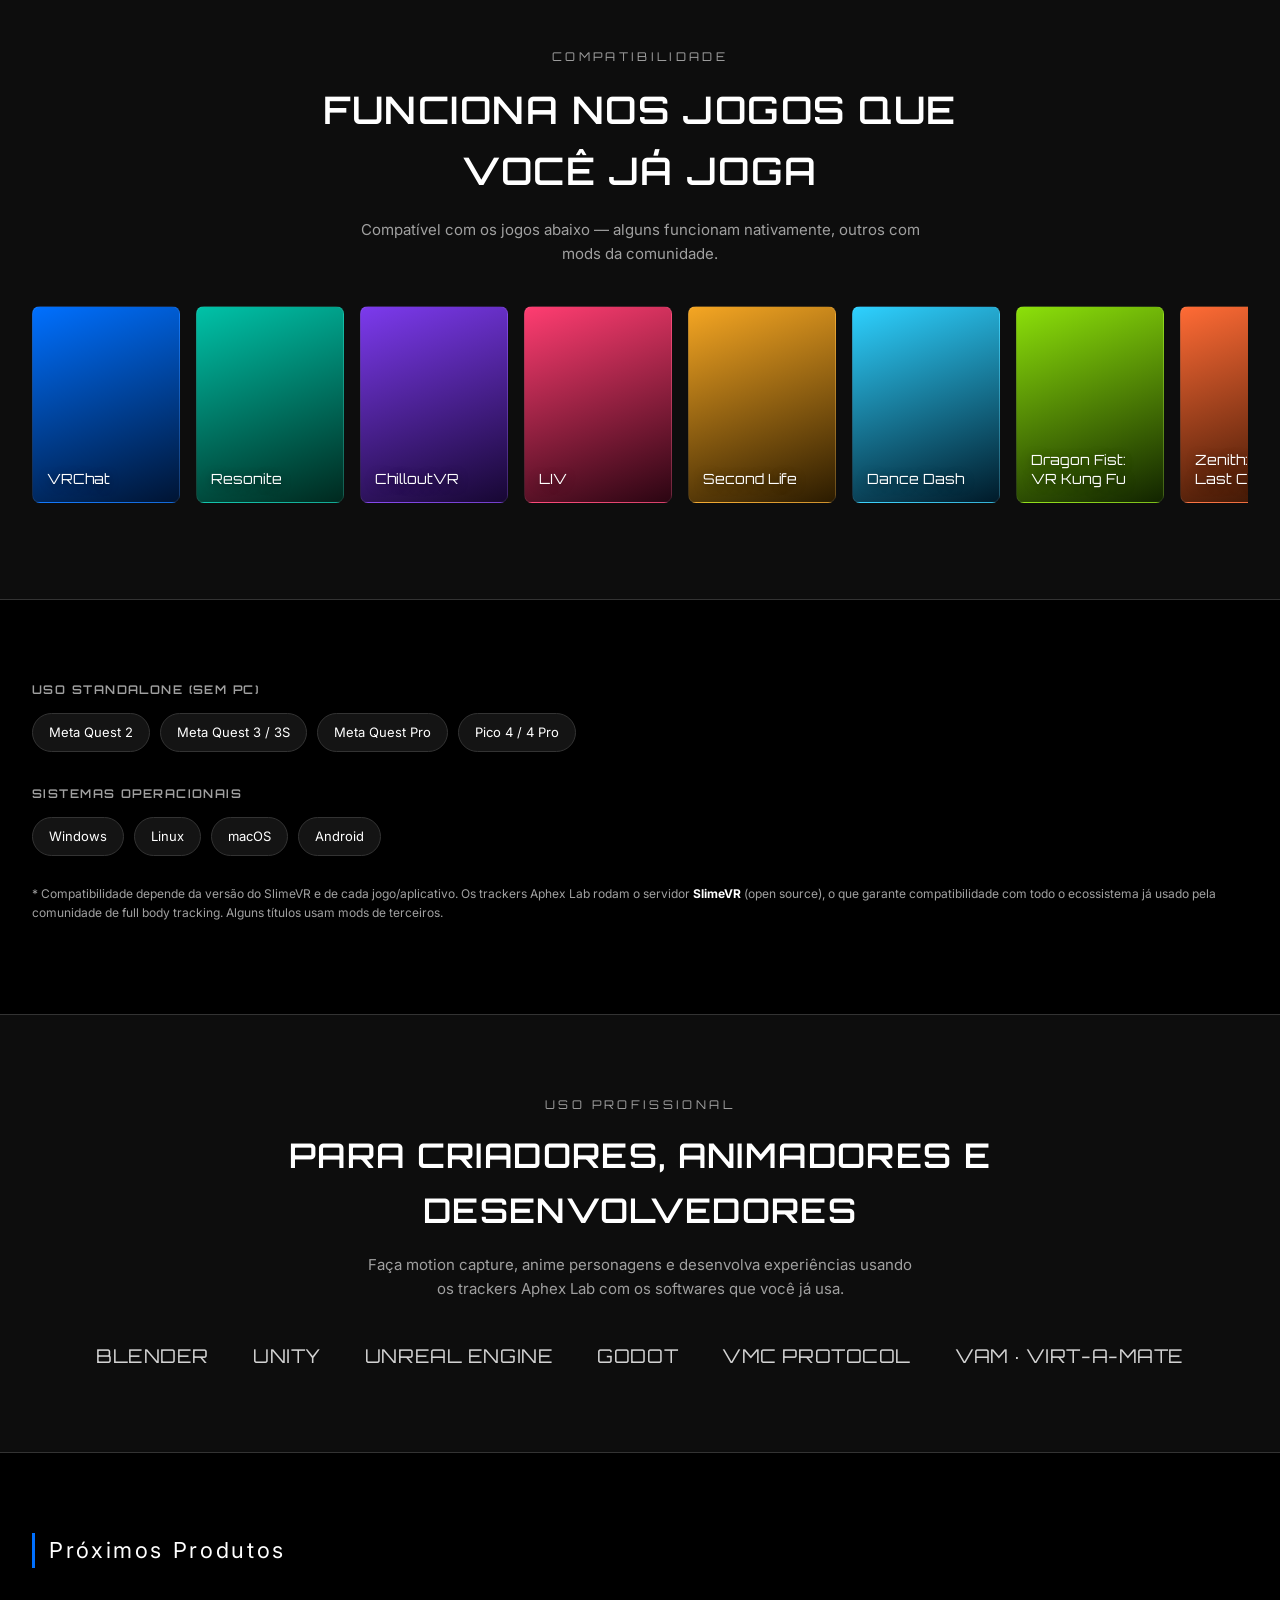
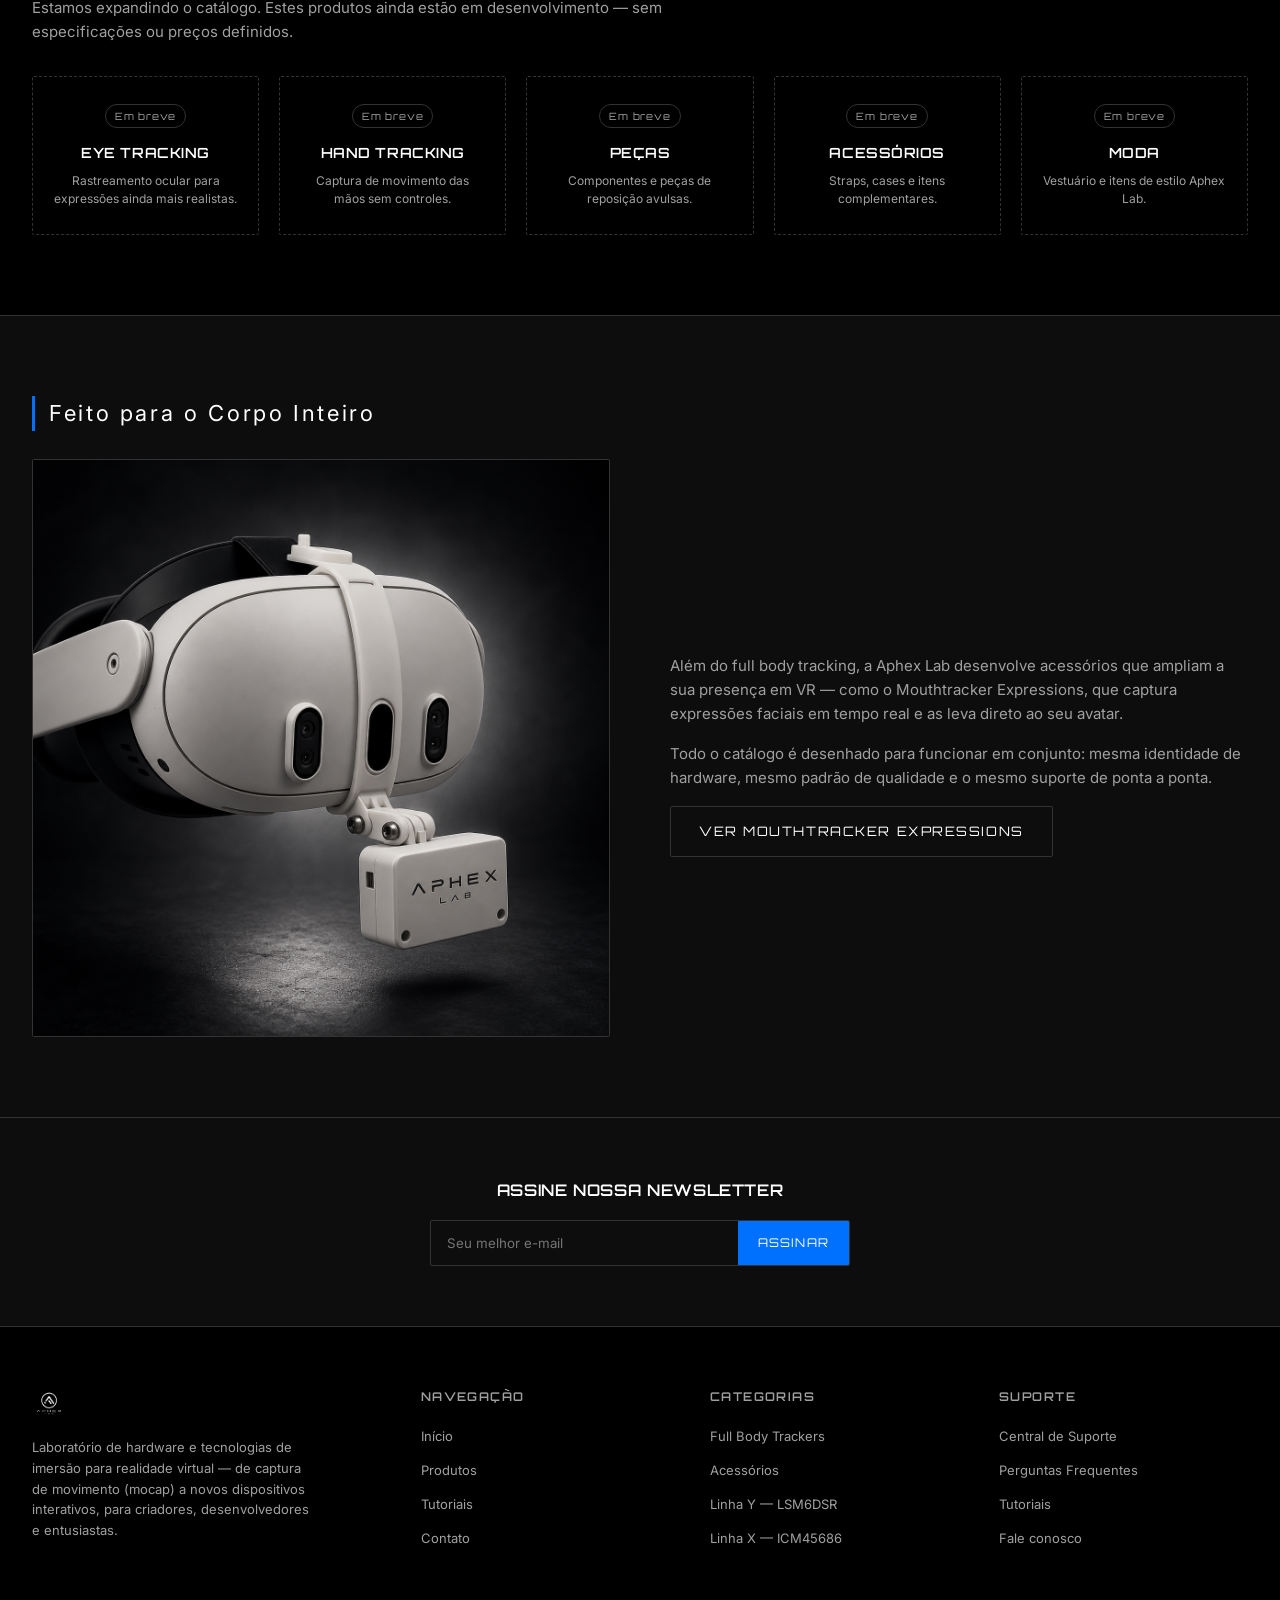
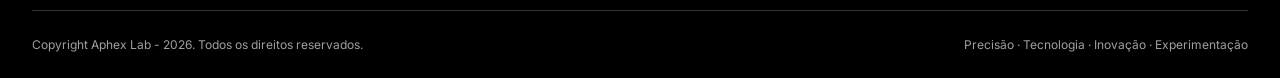
==== commit c9b63242: "Animate hero background, broaden brand positioning, fix compat data - Remove static logo badge from " ====
--- a/index.html
+++ b/index.html
@@ -4,7 +4,7 @@
 <meta charset="UTF-8">
 <meta name="viewport" content="width=device-width, initial-scale=1.0">
 <title>Aphex Lab — Laboratório de Hardware</title>
-<meta name="description" content="Aphex Lab é um laboratório de hardware especializado em tecnologia de captura de movimento (mocap) e dispositivos inovadores para realidade virtual.">
+<meta name="description" content="Aphex Lab é um laboratório de hardware que desenvolve tecnologias de imersão para realidade virtual — de captura de movimento (mocap) a novos dispositivos interativos.">
 <link rel="icon" href="assets/img/brand/logo-dark-bg.png">
 <link rel="preconnect" href="https://fonts.googleapis.com">
 <link href="https://fonts.googleapis.com/css2?family=Orbitron:wght@500;600;700;800&family=Inter:wght@400;500;600&display=swap" rel="stylesheet">
@@ -19,14 +19,12 @@
   <div class="hero-decor" aria-hidden="true"></div>
   <span class="hero-ring ring-2" aria-hidden="true"></span>
   <span class="hero-ring ring-1" aria-hidden="true"></span>
+  <div class="hero-particles" id="hero-particles" aria-hidden="true"></div>
   <div class="container hero-content">
-    <div class="hero-badge reveal">
-      <img src="assets/img/brand/logo-dark-bg.png" alt="Aphex Lab">
-    </div>
-    <div class="eyebrow reveal" style="--d:1">Laboratório de Hardware</div>
-    <h1 class="reveal" style="--d:2">Performance real no mundo físico, <span class="accent">levada ao mundo virtual.</span></h1>
-    <p class="reveal" style="--d:3">Sistemas de rastreamento corporal (full body tracking) e captura de expressões faciais para realidade virtual. Engenharia, precisão e design em cada tracker.</p>
-    <div class="hero-actions reveal" style="--d:4">
+    <div class="eyebrow reveal">Laboratório de Hardware e Tecnologias Imersivas</div>
+    <h1 class="reveal" style="--d:1">Performance real no mundo físico, <span class="accent">levada ao mundo virtual.</span></h1>
+    <p class="reveal" style="--d:2">Sistemas de rastreamento corporal (full body tracking) e captura de expressões faciais para realidade virtual. Engenharia, precisão e design em cada tracker.</p>
+    <div class="hero-actions reveal" style="--d:3">
       <a href="produtos.html" class="btn btn-primary">Ver Produtos</a>
       <a href="contato.html" class="btn btn-outline">Falar com o Suporte</a>
     </div>
@@ -43,6 +41,7 @@
       <div class="section-title">Sobre a Marca</div>
       <p>A Aphex Lab é um laboratório de hardware especializado em tecnologia de captura de movimento (mocap) e dispositivos inovadores para criadores, desenvolvedores e entusiastas.</p>
       <p>Unimos engenharia, precisão e design para entregar performance real no mundo físico — do chip ao case impresso, cada tracker é pensado para desaparecer no seu corpo e aparecer no seu avatar.</p>
+      <p>Full body tracking é só o nosso primeiro capítulo: somos um laboratório dedicado a criar hardware e tecnologias de imersão para a realidade virtual e experiências interativas como um todo.</p>
       <a href="produtos.html" class="btn btn-outline">Conhecer a Linha Full Body</a>
     </div>
     <div class="reveal" style="--d:1">
@@ -132,6 +131,7 @@
 <script src="assets/js/main.js"></script>
 <script>
   mountLayout("index.html");
+  mountHeroParticles(document.getElementById("hero-particles"));
 
   document.getElementById("trust-strip-inner").innerHTML = `
     <div class="trust-strip-item">${ICONS.truck}<span>Envio em até 48h úteis</span></div>
--- a/assets/css/style.css
+++ b/assets/css/style.css
@@ -271,8 +271,9 @@
 }
 .hero-decor::before{
   content:"";
-  position:absolute; inset:0;
-  background:radial-gradient(ellipse 55% 50% at 50% 22%, rgba(0,112,255,.22), transparent 70%);
+  position:absolute; inset:-10%;
+  background:radial-gradient(ellipse 55% 50% at 50% 22%, rgba(0,112,255,.24), transparent 70%);
+  animation:heroGlowDrift 16s ease-in-out infinite alternate;
 }
 .hero-decor::after{
   content:"";
@@ -281,6 +282,10 @@
   background-size:28px 28px;
   -webkit-mask-image:radial-gradient(ellipse 60% 55% at 50% 24%, black 30%, transparent 82%);
   mask-image:radial-gradient(ellipse 60% 55% at 50% 24%, black 30%, transparent 82%);
+}
+@keyframes heroGlowDrift{
+  0%   { transform:translate(-3%, -2%) scale(1); }
+  100% { transform:translate(3%, 3%) scale(1.1); }
 }
 .hero-ring{
   position:absolute;
@@ -290,22 +295,39 @@
   border:1px solid rgba(255,255,255,.06);
   z-index:0;
   pointer-events:none;
+  animation:heroRingPulse 9s ease-in-out infinite;
 }
 .hero-ring.ring-1{ width:460px; height:460px; }
-.hero-ring.ring-2{ width:700px; height:700px; top:-4%; border-color:rgba(0,112,255,.10); }
+.hero-ring.ring-2{ width:700px; height:700px; top:-4%; border-color:rgba(0,112,255,.10); animation-duration:12s; animation-delay:-4s; }
+@keyframes heroRingPulse{
+  0%, 100% { opacity:.7; transform:translateX(-50%) scale(1); }
+  50%      { opacity:1; transform:translateX(-50%) scale(1.04); }
+}
+
+.hero-particles{ position:absolute; inset:0; overflow:hidden; z-index:0; pointer-events:none; }
+.hero-particle{
+  position:absolute;
+  bottom:-10px;
+  width:3px; height:3px;
+  border-radius:50%;
+  background:var(--blue);
+  box-shadow:0 0 8px 2px rgba(0,112,255,.65);
+  opacity:0;
+  animation-name:heroParticleFloat;
+  animation-timing-function:ease-in-out;
+  animation-iteration-count:infinite;
+}
+@keyframes heroParticleFloat{
+  0%   { opacity:0; transform:translateY(0) translateX(0); }
+  12%  { opacity:.75; }
+  85%  { opacity:.35; }
+  100% { opacity:0; transform:translateY(-360px) translateX(var(--dx, 30px)); }
+}
+@media (prefers-reduced-motion:reduce){
+  .hero-decor::before, .hero-ring, .hero-particle{ animation:none; }
+}
 
 .hero-content{ position:relative; z-index:1; }
-
-.hero-badge{
-  width:104px; height:104px;
-  margin:0 auto 30px;
-  display:flex; align-items:center; justify-content:center;
-  background:#000;
-  border:1px solid var(--black-2);
-  border-radius:8px;
-  box-shadow:0 0 50px -14px rgba(0,112,255,.45);
-}
-.hero-badge img{ width:76%; height:76%; object-fit:contain; }
 
 .hero-content .eyebrow{ margin-bottom:14px; }
 .hero-content h1{
@@ -1225,6 +1247,5 @@
   .hero{ padding:76px 0 56px; }
   .hero-ring.ring-1{ width:320px; height:320px; }
   .hero-ring.ring-2{ width:460px; height:460px; }
-  .hero-badge{ width:84px; height:84px; }
   .back-to-top{ right:16px; bottom:16px; width:42px; height:42px; }
 }
